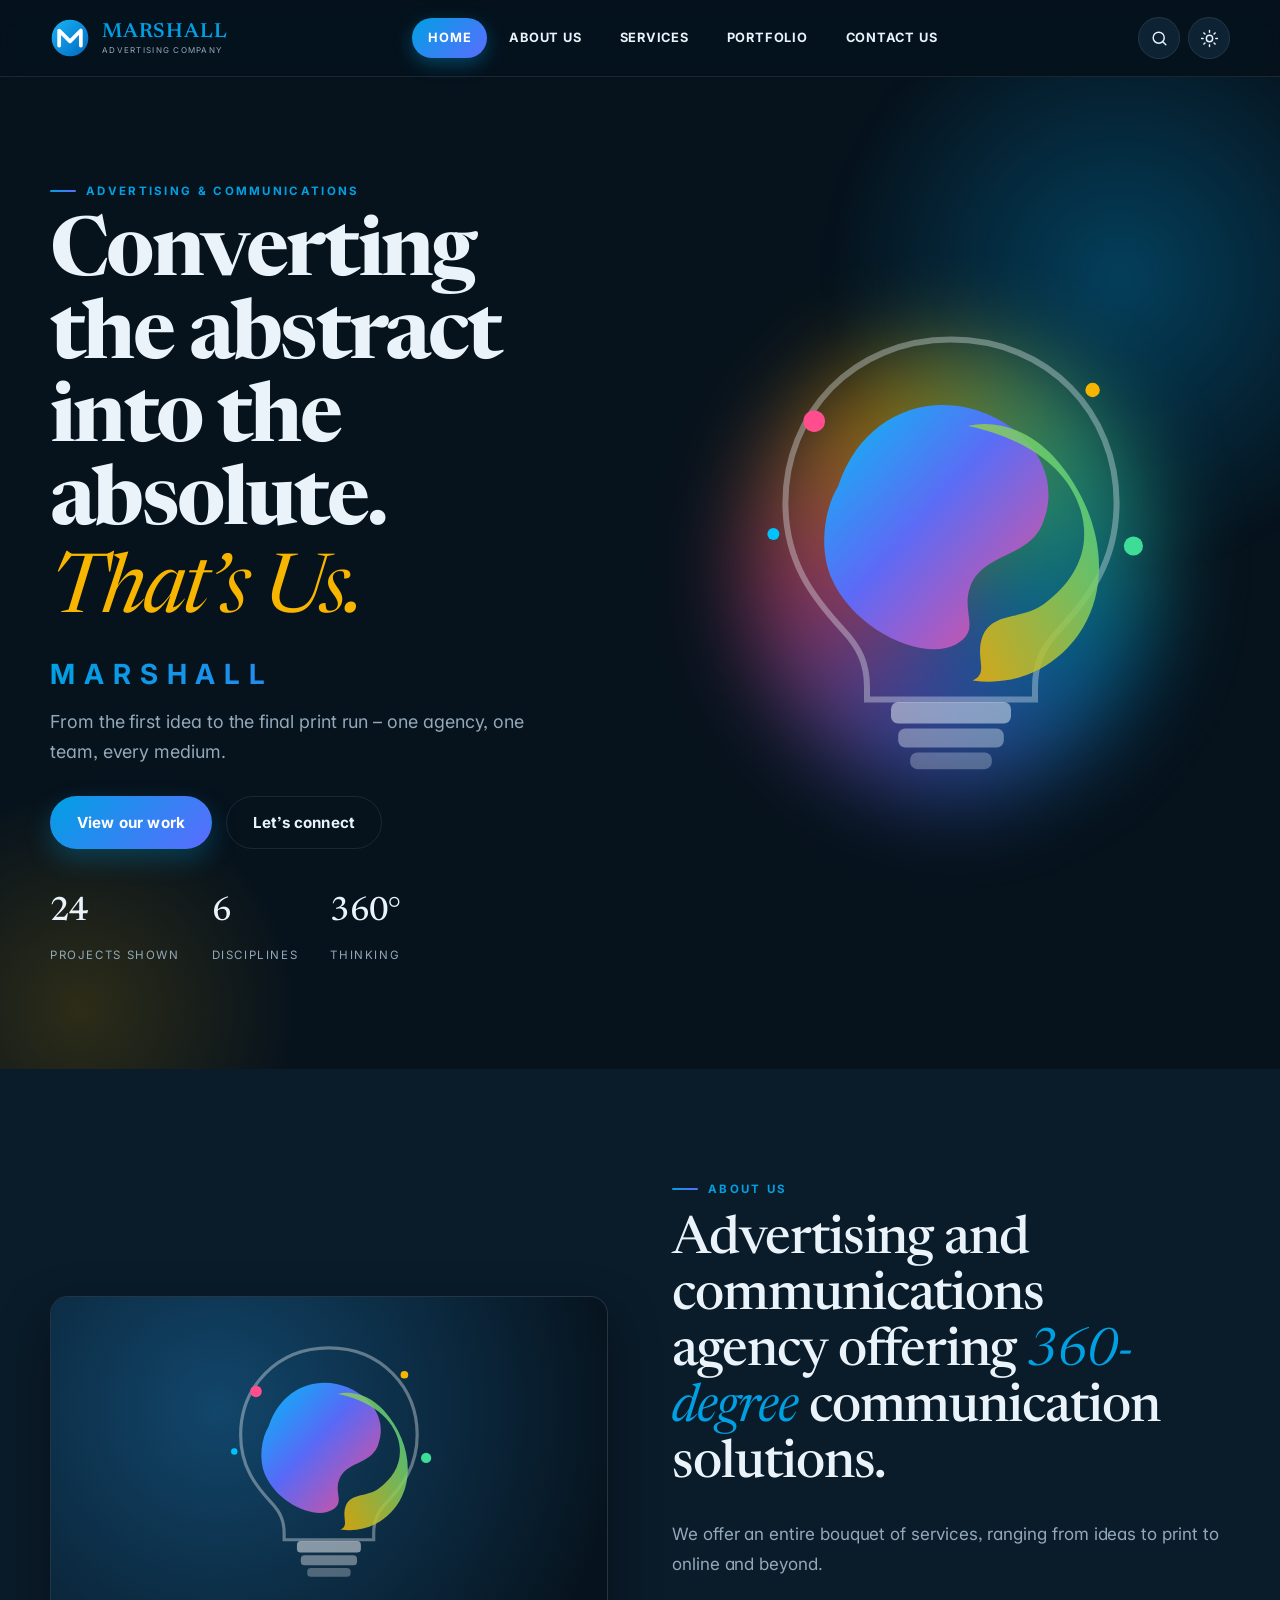
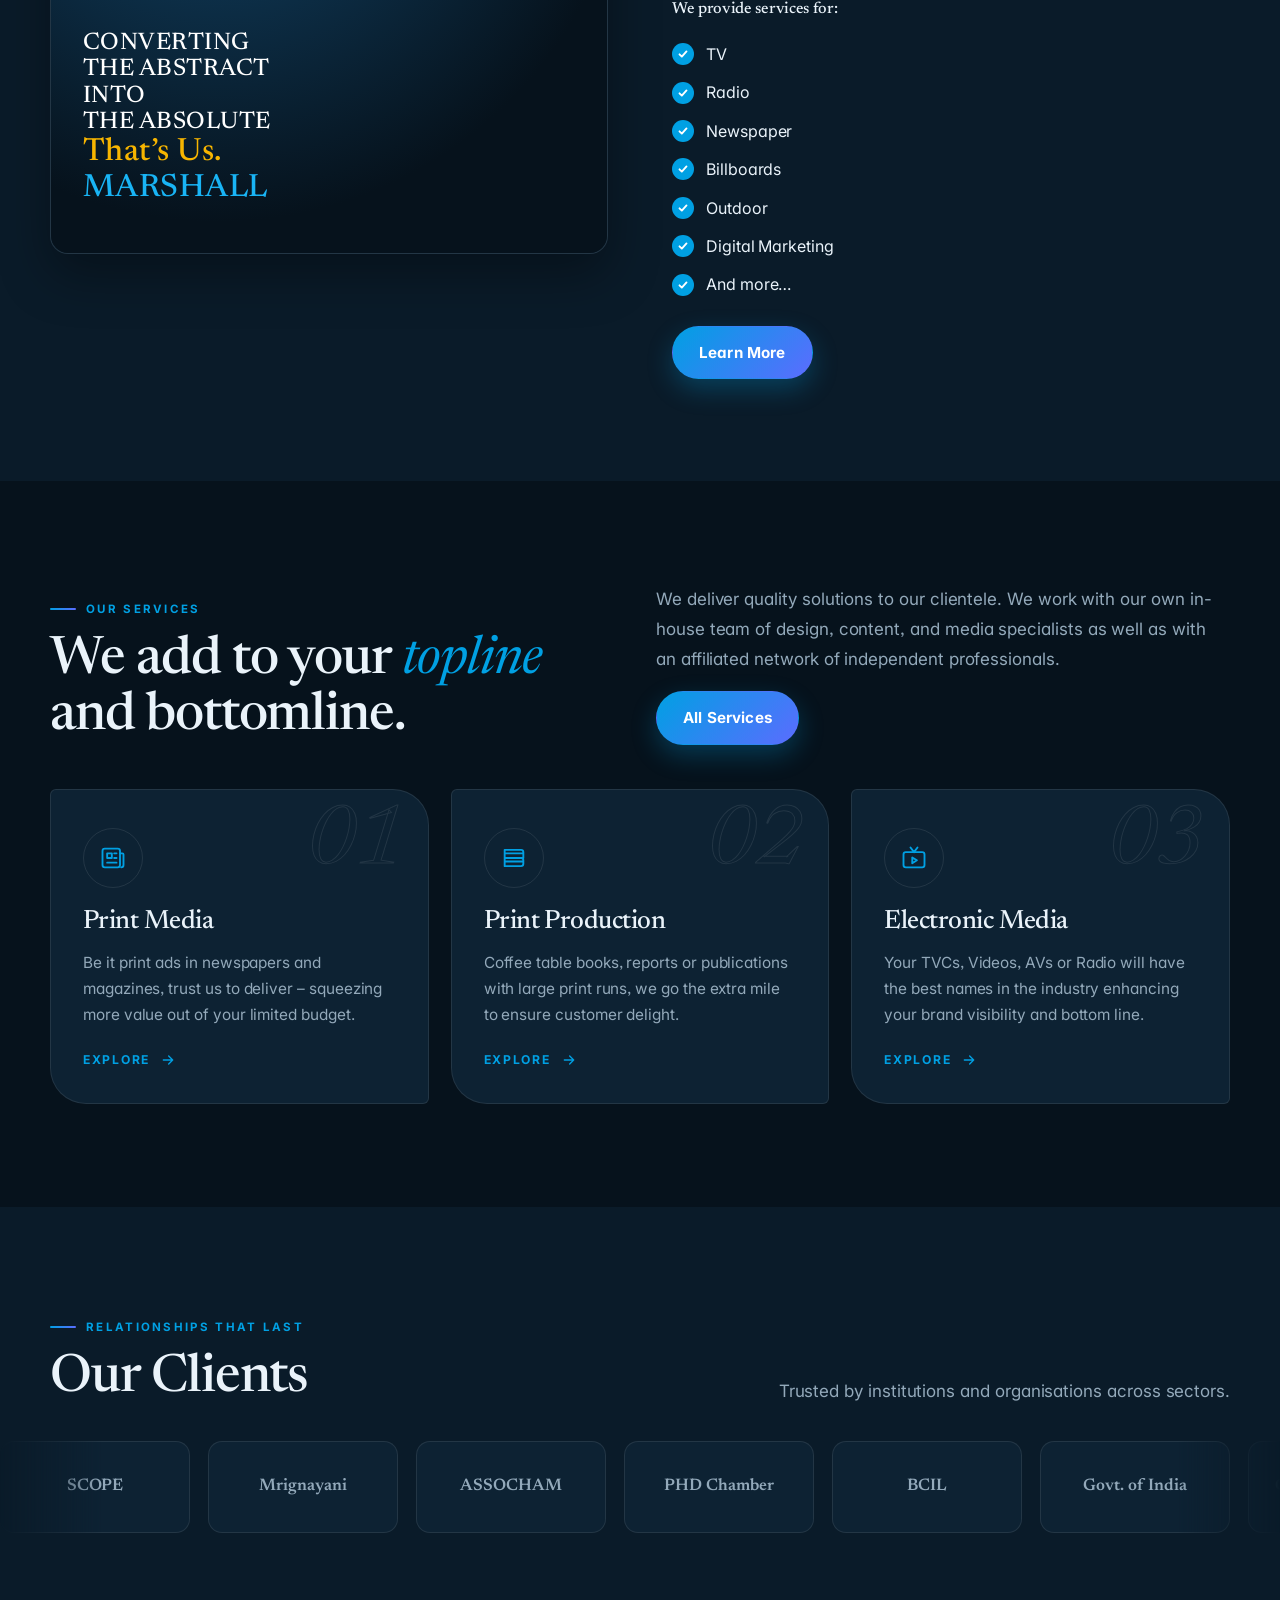
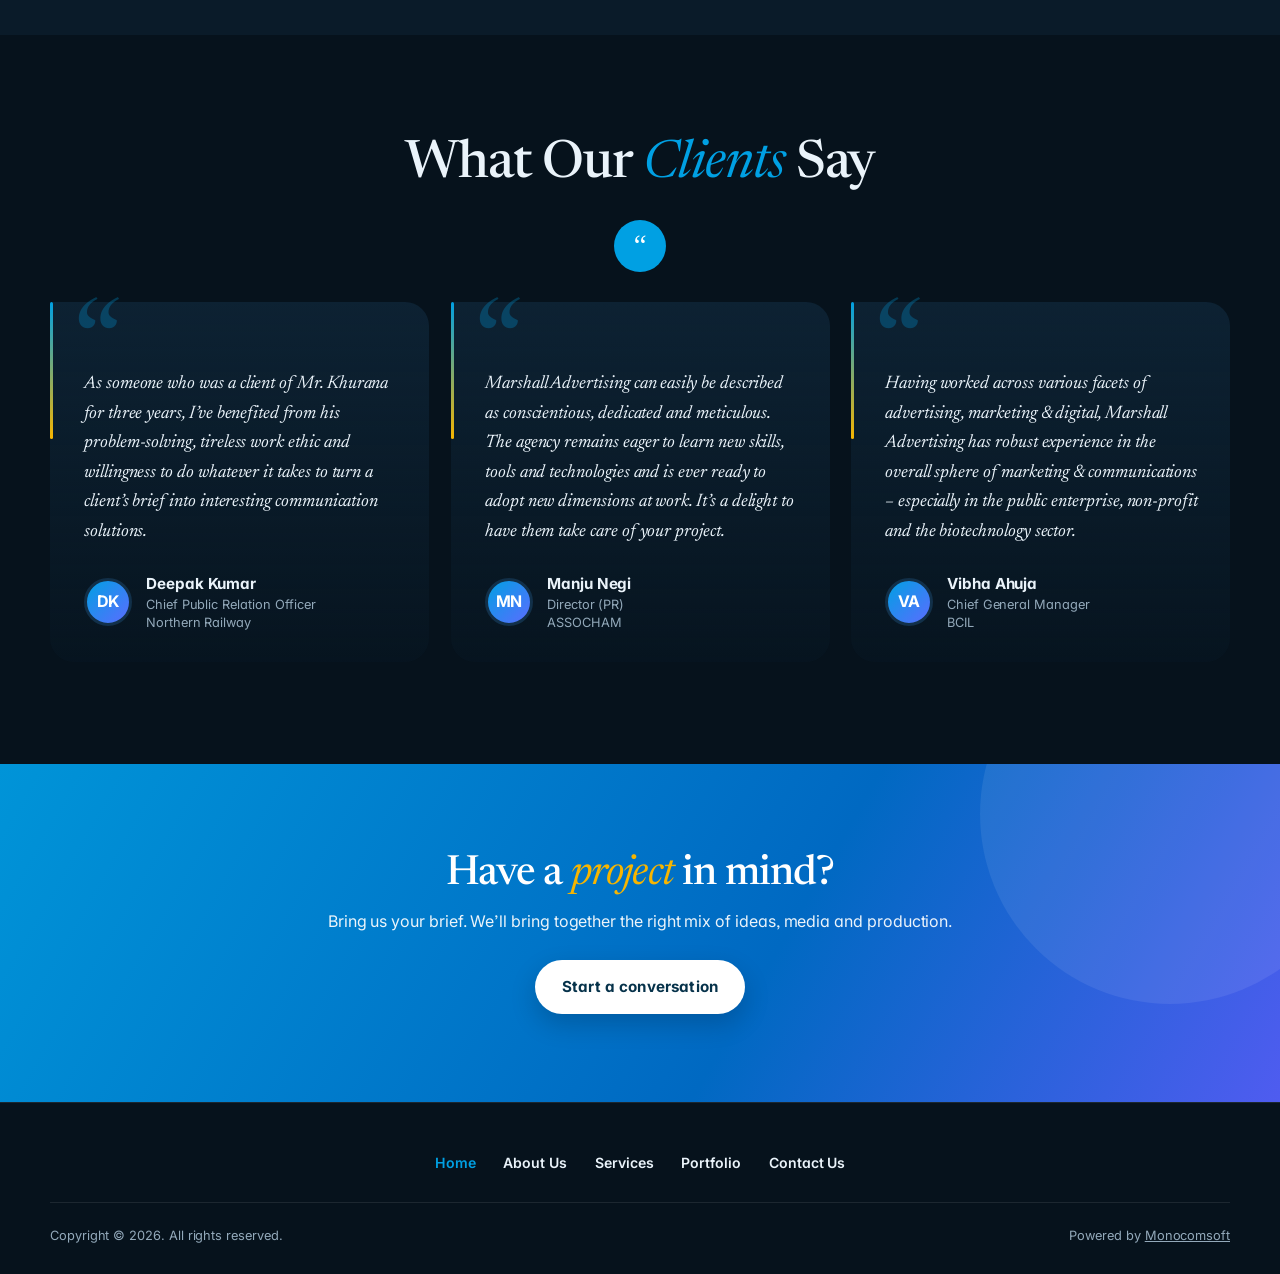
==== index.html @ f879523a "first commit" ====
<!DOCTYPE html>
<html lang="en" data-theme="dark">
<head>
  <meta charset="utf-8">
  <meta name="viewport" content="width=device-width, initial-scale=1">
  <title>Marshall Advertising Company – 360° Communication Solutions</title>
  <meta name="description" content="Advertising and communications agency offering 360-degree communication solutions – print, electronic, outdoor, events and digital.">
  <link rel="preconnect" href="https://fonts.googleapis.com">
  <link rel="preconnect" href="https://fonts.gstatic.com" crossorigin>
  <link href="https://fonts.googleapis.com/css2?family=Newsreader:ital,opsz,wght@0,6..72,400..700;1,6..72,400..600&family=Inter:wght@400;500;600;700&display=swap" rel="stylesheet">
  <link rel="stylesheet" href="assets/css/style.css">
  <script>try{document.documentElement.setAttribute('data-theme',localStorage.getItem('marshall_theme')||'dark')}catch(e){}</script>
</head>
<body data-page="home">
  <div id="site-header"></div>

  <main>
    <!-- Hero -->
    <section class="hero">
      <div class="container split">
        <div class="reveal">
          <span class="eyebrow">Advertising &amp; Communications</span>
          <h1>Converting the abstract into the absolute.
            <span class="gold">That’s Us.</span>
            <span class="blue">MARSHALL</span>
          </h1>
          <p>From the first idea to the final print run – one agency, one team, every medium.</p>
          <div class="hero-cta">
            <a class="btn" href="portfolio.html">View our work</a>
            <a class="btn ghost" href="contact.html">Let’s connect</a>
          </div>
          <div class="stat-row">
            <div class="stat"><b data-count="portfolio">24</b><span>Projects shown</span></div>
            <div class="stat"><b data-count="services">6</b><span>Disciplines</span></div>
            <div class="stat"><b>360°</b><span>Thinking</span></div>
          </div>
        </div>
        <div class="hero-art reveal"><div class="orb"></div><div data-art="bulb"></div></div>
      </div>
    </section>

    <!-- About -->
    <section class="section alt">
      <div class="container split">
        <div class="frame reveal"><div class="poster" data-art="poster"></div></div>
        <div class="reveal">
          <span class="eyebrow">About us</span>
          <h2 class="h2">Advertising and communications agency offering <em>360-degree</em> communication solutions.</h2>
          <p class="lead">We offer an entire bouquet of services, ranging from ideas to print to online and beyond.</p>
          <h4 style="margin-top:22px">We provide services for:</h4>
          <ul class="checks">
            <li>TV</li><li>Radio</li><li>Newspaper</li><li>Billboards</li><li>Outdoor</li><li>Digital Marketing</li><li>And more…</li>
          </ul>
          <a class="btn" href="about.html">Learn More</a>
        </div>
      </div>
    </section>

    <!-- Services -->
    <section class="section">
      <div class="container">
        <div class="section-head reveal">
          <div>
            <span class="eyebrow">Our services</span>
            <h2 class="h2" style="margin:0">We add to your <em>topline</em> and bottomline.</h2>
          </div>
          <div>
            <p class="lead">We deliver quality solutions to our clientele. We work with our own in-house team of design, content, and media specialists as well as with an affiliated network of independent professionals.</p>
            <a class="btn" href="services.html">All Services</a>
          </div>
        </div>
        <div class="grid cols-3" data-render="services" data-limit="3" data-variant="spot"></div>
      </div>
    </section>

    <!-- Clients -->
    <section class="section alt" id="clients">
      <div class="container section-head reveal" style="margin-bottom:34px">
        <div><span class="eyebrow">Relationships that last</span><h2 class="h2" style="margin:0">Our Clients</h2></div>
        <p class="lead" style="justify-self:end;margin:0">Trusted by institutions and organisations across sectors.</p>
      </div>
      <div class="marquee" data-render="clients" aria-label="Client list"></div>
    </section>

    <!-- Testimonials -->
    <section class="section" id="testimonials">
      <div class="container">
        <div class="center reveal">
          <h2 class="h2">What Our <em>Clients</em> Say</h2>
          <div class="quote-mark" aria-hidden="true">“</div>
        </div>
        <div class="grid cols-3" data-render="testimonials" data-filter="home"></div>
      </div>
    </section>

    <section class="cta">
      <div class="container reveal">
        <h2>Have a <em>project</em> in mind?</h2>
        <p>Bring us your brief. We’ll bring together the right mix of ideas, media and production.</p>
        <a class="btn light" href="contact.html">Start a conversation</a>
      </div>
    </section>
  </main>

  <div id="site-footer"></div>
  <script src="assets/js/data.js"></script>
  <script src="assets/js/main.js"></script>
</body>
</html>
---- assets/css/style.css ----
/* ==========================================================
   Marshall Advertising Company – public site styles
   Palette: navy + sky blue (#00a0e3) + gold accent. Dark & light.
   ========================================================== */
:root {
  --accent: #00a0e3;
  --accent-2: #5b6cff;
  --gold: #f7b500;
  --radius: 18px;
  --radius-sm: 10px;
  --maxw: 1180px;
  --font: 'Inter', system-ui, -apple-system, 'Segoe UI', Roboto, sans-serif;
  --font-display: 'Newsreader', 'Source Serif 4', Georgia, 'Times New Roman', serif;
  --ease: cubic-bezier(.2, .7, .2, 1);
}
:root,
:root[data-theme="dark"] {
  --bg: #06121c;
  --bg-2: #0a1b29;
  --card: #0d2233;
  --card-2: #123049;
  --line: rgba(255, 255, 255, .09);
  --text: #eaf3fa;
  --muted: #93a9ba;
  --glass: rgba(6, 18, 28, .72);
  --shadow: 0 20px 50px rgba(0, 0, 0, .35);
  --on-accent: #fff;
  color-scheme: dark;
}
:root[data-theme="light"] {
  --bg: #f4f8fc;
  --bg-2: #e9f1f8;
  --card: #ffffff;
  --card-2: #eef5fb;
  --line: rgba(8, 34, 54, .11);
  --text: #0a2236;
  --muted: #526b82;
  --glass: rgba(244, 248, 252, .8);
  --shadow: 0 20px 45px rgba(10, 40, 70, .12);
  --accent: #0088c7;
  color-scheme: light;
}

*, *::before, *::after { box-sizing: border-box; }
html { scroll-behavior: smooth; -webkit-text-size-adjust: 100%; }
body {
  margin: 0; background: var(--bg); color: var(--text);
  font-family: var(--font); line-height: 1.65; font-size: 16px;
  transition: background .3s var(--ease), color .3s var(--ease);
  overflow-x: hidden;
}
img, svg { max-width: 100%; display: block; }
a { color: var(--accent); text-decoration: none; }
a:hover { text-decoration: underline; }
h1, h2, h3, h4 { font-family: var(--font-display); line-height: 1.15; margin: 0 0 .5em; letter-spacing: -.02em; }
p { margin: 0 0 1em; }
ul { margin: 0; padding: 0; list-style: none; }
button, input, textarea { font: inherit; color: inherit; }
:focus-visible { outline: 2px solid var(--accent); outline-offset: 3px; border-radius: 6px; }
.sr-only { position: absolute; width: 1px; height: 1px; overflow: hidden; clip: rect(0 0 0 0); white-space: nowrap; }

.container { width: min(100% - 40px, var(--maxw)); margin-inline: auto; }
.section { padding: clamp(56px, 8vw, 104px) 0; }
.section.alt { background: var(--bg-2); }
.eyebrow {
  display: inline-flex; align-items: center; gap: 10px; font-size: .76rem; font-weight: 700;
  letter-spacing: .16em; text-transform: uppercase; color: var(--accent); margin-bottom: 14px;
}
.eyebrow::before { content: ''; width: 26px; height: 2px; background: linear-gradient(90deg, var(--accent), var(--accent-2)); border-radius: 2px; }
.h2 { font-size: clamp(1.7rem, 3.4vw, 2.6rem); }
.lead { color: var(--muted); font-size: 1.05rem; max-width: 60ch; }
.split { display: grid; grid-template-columns: 1fr 1fr; gap: clamp(28px, 5vw, 72px); align-items: center; }
.section-head { display: grid; grid-template-columns: 1fr 1fr; gap: 32px; align-items: end; margin-bottom: 44px; }
.center { text-align: center; }

/* Buttons */
.btn {
  display: inline-flex; align-items: center; justify-content: center; gap: 10px; cursor: pointer;
  padding: 13px 26px; border-radius: 999px; border: 1px solid transparent; font-weight: 700; font-size: .95rem;
  background: linear-gradient(135deg, var(--accent), var(--accent-2)); color: #fff;
  transition: transform .25s var(--ease), box-shadow .25s var(--ease), background .25s;
  box-shadow: 0 10px 26px rgba(0, 160, 227, .28);
}
.btn:hover { transform: translateY(-2px); text-decoration: none; box-shadow: 0 14px 32px rgba(0, 160, 227, .4); }
.btn.ghost { background: transparent; color: var(--text); border-color: var(--line); box-shadow: none; }
.btn.ghost:hover { border-color: var(--accent); color: var(--accent); }
.btn.light { background: #fff; color: #06324a; box-shadow: 0 10px 26px rgba(0, 0, 0, .18); }
.btn svg { width: 18px; height: 18px; }

/* ---------- Header ---------- */
.site-header {
  position: sticky; top: 0; z-index: 100; background: var(--glass);
  backdrop-filter: blur(16px) saturate(1.4); -webkit-backdrop-filter: blur(16px) saturate(1.4);
  border-bottom: 1px solid var(--line);
}
.nav { display: flex; align-items: center; justify-content: space-between; height: 76px; gap: 16px; }
.brand { display: flex; align-items: center; gap: 12px; color: var(--text); }
.brand:hover { text-decoration: none; }
.brand-mark { width: 40px; height: 40px; flex: none; }
.brand-text { display: flex; flex-direction: column; line-height: 1; }
.brand-text b { font-family: Georgia, 'Times New Roman', serif; font-size: 1.28rem; letter-spacing: .02em; color: var(--accent); }
.brand-text small { font-size: .5rem; letter-spacing: .16em; text-transform: uppercase; color: var(--muted); margin-top: 4px; }
.nav-links { display: flex; align-items: center; gap: 6px; }
.nav-links a {
  position: relative; padding: 9px 16px; border-radius: 999px; font-weight: 700; font-size: .8rem;
  letter-spacing: .06em; text-transform: uppercase; color: var(--text); transition: background .2s, color .2s;
}
.nav-links a:hover { background: var(--card); text-decoration: none; }
.nav-links a.active { color: #fff; background: linear-gradient(135deg, var(--accent), var(--accent-2)); box-shadow: 0 6px 18px rgba(0, 160, 227, .35); }
.nav-tools { display: flex; align-items: center; gap: 8px; }
.icon-btn {
  width: 42px; height: 42px; display: grid; place-items: center; border-radius: 50%; cursor: pointer;
  background: var(--card); border: 1px solid var(--line); transition: transform .2s, border-color .2s;
}
.icon-btn:hover { border-color: var(--accent); transform: translateY(-1px); }
.icon-btn svg { width: 19px; height: 19px; stroke: var(--text); fill: none; stroke-width: 1.8; stroke-linecap: round; stroke-linejoin: round; }
.theme-toggle .moon { display: none; }
[data-theme="light"] .theme-toggle .sun { display: none; }
[data-theme="light"] .theme-toggle .moon { display: block; }
.menu-btn { display: none; }

/* ---------- Search overlay ---------- */
.search-overlay {
  position: fixed; inset: 0; z-index: 200; display: none; align-items: flex-start; justify-content: center;
  padding: 10vh 16px 16px; background: rgba(2, 10, 18, .6); backdrop-filter: blur(6px);
}
.search-overlay.open { display: flex; }
.search-box { width: min(100%, 640px); background: var(--card); border: 1px solid var(--line); border-radius: var(--radius); box-shadow: var(--shadow); overflow: hidden; }
.search-input-row { display: flex; align-items: center; gap: 12px; padding: 16px 20px; border-bottom: 1px solid var(--line); }
.search-input-row svg { width: 20px; height: 20px; stroke: var(--muted); fill: none; stroke-width: 2; flex: none; }
.search-input-row input { flex: 1; background: none; border: 0; outline: 0; font-size: 1.05rem; min-width: 0; }
.kbd { font-size: .7rem; padding: 3px 8px; border: 1px solid var(--line); border-radius: 6px; color: var(--muted); }
.search-results { max-height: min(56vh, 440px); overflow: auto; padding: 8px; }
.search-group { font-size: .7rem; font-weight: 700; letter-spacing: .14em; text-transform: uppercase; color: var(--muted); padding: 12px 12px 6px; }
.search-item { display: flex; align-items: center; justify-content: space-between; gap: 12px; padding: 11px 12px; border-radius: 10px; color: var(--text); }
.search-item:hover, .search-item.sel { background: var(--card-2); text-decoration: none; }
.search-item small { color: var(--muted); }
.search-empty { padding: 28px 16px; text-align: center; color: var(--muted); }

/* ---------- Hero (home) ---------- */
.hero { position: relative; overflow: hidden; padding: clamp(48px, 8vw, 96px) 0 clamp(56px, 8vw, 110px); }
.hero::before {
  content: ''; position: absolute; width: 640px; height: 640px; right: -160px; top: -120px; border-radius: 50%;
  background: radial-gradient(circle, rgba(0, 160, 227, .32), transparent 65%); filter: blur(10px);
}
.hero::after {
  content: ''; position: absolute; width: 480px; height: 480px; left: -160px; bottom: -180px; border-radius: 50%;
  background: radial-gradient(circle, rgba(247, 181, 0, .16), transparent 65%);
}
.hero .split { position: relative; z-index: 1; }
.hero h1 { font-size: clamp(2.3rem, 6vw, 4.4rem); font-weight: 700; margin-bottom: 18px; }
.hero h1 .gold { color: var(--gold); display: block; }
.hero h1 .blue { background: linear-gradient(90deg, var(--accent), var(--accent-2)); -webkit-background-clip: text; background-clip: text; color: transparent; display: block; }
.hero p { color: var(--muted); font-size: 1.12rem; max-width: 46ch; }
.hero-cta { display: flex; flex-wrap: wrap; gap: 14px; margin-top: 28px; }
.hero-art { position: relative; aspect-ratio: 1 / 1; max-width: 480px; margin-inline: auto; width: 100%; }
.hero-art .orb { position: absolute; inset: 8%; border-radius: 50%; background: conic-gradient(from 120deg, #00a0e3, #5b6cff, #ff4d8d, #f7b500, #3ddc97, #00a0e3); filter: blur(46px); opacity: .55; animation: spin 18s linear infinite; }
.hero-art svg { position: relative; width: 100%; height: 100%; }
.stat-row { display: flex; flex-wrap: wrap; gap: 32px; margin-top: 36px; }
.stat b { display: block; font-family: var(--font-display); font-size: 1.8rem; }
.stat span { font-size: .72rem; letter-spacing: .14em; text-transform: uppercase; color: var(--muted); }
@keyframes spin { to { transform: rotate(360deg); } }

/* ---------- Page banner ---------- */
.page-banner {
  position: relative; overflow: hidden; text-align: center; padding: clamp(56px, 9vw, 110px) 0;
  background:
    radial-gradient(600px 260px at 15% 0%, rgba(0, 160, 227, .28), transparent 70%),
    radial-gradient(520px 260px at 90% 100%, rgba(91, 108, 255, .25), transparent 70%),
    var(--bg-2);
  border-bottom: 1px solid var(--line);
}
.page-banner::before {
  content: ''; position: absolute; inset: 0; opacity: .5;
  background-image: radial-gradient(var(--line) 1px, transparent 1px); background-size: 22px 22px;
}
.page-banner h1 { position: relative; font-size: clamp(2.2rem, 6vw, 3.8rem); margin: 0; }
.crumbs { position: relative; margin-top: 12px; color: var(--muted); font-size: .85rem; }
.crumbs a { color: var(--muted); }

/* ---------- Cards ---------- */
.grid { display: grid; gap: 22px; }
.grid.cols-3 { grid-template-columns: repeat(3, 1fr); }
.grid.cols-4 { grid-template-columns: repeat(4, 1fr); }
.card {
  position: relative; background: var(--card); border: 1px solid var(--line); border-radius: var(--radius);
  padding: 30px; transition: transform .3s var(--ease), border-color .3s, box-shadow .3s; overflow: hidden;
}
.card::after { content: ''; position: absolute; left: 0; right: 0; bottom: 0; height: 3px; background: linear-gradient(90deg, var(--accent), var(--accent-2)); transform: scaleX(0); transform-origin: left; transition: transform .4s var(--ease); }
.card:hover { transform: translateY(-6px); border-color: rgba(0, 160, 227, .5); box-shadow: var(--shadow); }
.card:hover::after { transform: scaleX(1); }
.card .ico { width: 54px; height: 54px; border-radius: 14px; display: grid; place-items: center; background: rgba(0, 160, 227, .12); margin-bottom: 20px; }
.card .ico svg { width: 28px; height: 28px; stroke: var(--accent); fill: none; stroke-width: 1.6; stroke-linecap: round; stroke-linejoin: round; }
.card h3 { font-size: 1.2rem; }
.card p { color: var(--muted); margin: 0; font-size: .96rem; }

/* Checklist */
.checks { display: grid; gap: 12px; margin: 22px 0 28px; }
.checks li { display: flex; align-items: center; gap: 12px; }
.checks li::before { content: ''; width: 22px; height: 22px; flex: none; border-radius: 50%; background: var(--accent) url("data:image/svg+xml,%3Csvg xmlns='http://www.w3.org/2000/svg' viewBox='0 0 24 24' fill='none' stroke='white' stroke-width='3.2' stroke-linecap='round' stroke-linejoin='round'%3E%3Cpath d='M6 12.5l4 4 8-9'/%3E%3C/svg%3E") center / 14px no-repeat; }
.bullets { display: grid; gap: 8px; margin-top: 14px; }
.bullets li { padding-left: 22px; position: relative; color: var(--muted); }
.bullets li::before { content: ''; position: absolute; left: 0; top: .7em; width: 8px; height: 8px; border-radius: 50%; background: var(--accent); }

/* Visual frames */
.frame { position: relative; border-radius: var(--radius); overflow: hidden; border: 1px solid var(--line); box-shadow: var(--shadow); background: var(--card); }
.poster { aspect-ratio: 1 / 1; display: grid; place-items: center; padding: 32px; background: radial-gradient(circle at 30% 20%, #12466b, #06121c 70%); color: #fff; text-align: left; }
.poster .inner { width: 100%; }
.poster h3 { font-size: clamp(1.05rem, 2.6vw, 1.5rem); letter-spacing: .02em; text-transform: uppercase; margin-bottom: 14px; }
.poster .gold { color: var(--gold); font-size: clamp(1.4rem, 3.4vw, 2rem); display: block; text-transform: none; }
.poster .blue { color: #19b4f5; font-size: clamp(1.4rem, 3.4vw, 2rem); display: block; text-transform: uppercase; }
.poster svg { width: 52%; margin: 0 auto 18px; }

/* ---------- Marquee ---------- */
.marquee { overflow: hidden; mask-image: linear-gradient(90deg, transparent, #000 8%, #000 92%, transparent); -webkit-mask-image: linear-gradient(90deg, transparent, #000 8%, #000 92%, transparent); }
.marquee-track { display: flex; gap: 18px; width: max-content; animation: scroll 38s linear infinite; }
.marquee:hover .marquee-track { animation-play-state: paused; }
.client { width: 190px; height: 92px; display: grid; place-items: center; padding: 14px; background: var(--card); border: 1px solid var(--line); border-radius: 16px; font-family: var(--font-display); font-weight: 700; font-size: 1.05rem; text-align: center; color: var(--text); }
.client img { max-height: 100%; object-fit: contain; }
.client:nth-child(3n+1) { color: var(--accent); }
.client:nth-child(3n+2) { color: var(--gold); }
@keyframes scroll { to { transform: translateX(-50%); } }

/* ---------- Testimonials ---------- */
.quote-mark { width: 52px; height: 52px; border-radius: 50%; margin: 0 auto 30px; display: grid; place-items: center; background: var(--accent); color: #fff; font-size: 1.8rem; font-family: Georgia, serif; }
.testi { text-align: center; display: flex; flex-direction: column; align-items: center; gap: 4px; padding: 30px 26px; }
.testi blockquote { margin: 14px 0 18px; font-style: italic; color: var(--muted); font-size: .96rem; }
.avatar { width: 64px; height: 64px; border-radius: 50%; display: grid; place-items: center; color: #fff; font-weight: 700; font-size: 1.2rem; background: linear-gradient(135deg, var(--accent), var(--accent-2)); border: 3px solid var(--card-2); }
.testi b { font-size: .98rem; }
.testi small { color: var(--muted); display: block; line-height: 1.4; }

/* ---------- CTA band ---------- */
.cta {
  background: linear-gradient(120deg, #0094d8, #0069c2 60%, #4f5cf0); color: #fff; text-align: center; padding: clamp(52px, 8vw, 88px) 0; position: relative; overflow: hidden;
}
.cta::before { content: ''; position: absolute; width: 380px; height: 380px; border-radius: 50%; background: rgba(255, 255, 255, .08); right: -80px; top: -140px; }
.cta h2 { font-size: clamp(1.6rem, 4vw, 2.6rem); margin-bottom: 10px; position: relative; }
.cta p { opacity: .92; margin-bottom: 26px; position: relative; }
.cta .btn { position: relative; }

/* ---------- Portfolio ---------- */
.pf-tools { display: flex; flex-wrap: wrap; align-items: center; justify-content: space-between; gap: 16px; margin-bottom: 32px; padding: 12px; background: var(--card); border: 1px solid var(--line); border-radius: 999px; }
.tabs { display: flex; flex-wrap: wrap; gap: 6px; }
.tab { padding: 9px 18px; border-radius: 999px; border: 0; background: transparent; color: var(--muted); font-weight: 700; font-size: .85rem; cursor: pointer; transition: .2s; }
.tab .n { margin-left: 6px; font-size: .7rem; padding: 2px 7px; border-radius: 99px; background: var(--card-2); }
.tab.active { background: linear-gradient(135deg, var(--accent), var(--accent-2)); color: #fff; }
.tab.active .n { background: rgba(255, 255, 255, .22); }
.pf-search { display: flex; align-items: center; gap: 8px; background: var(--bg); border: 1px solid var(--line); border-radius: 999px; padding: 0 16px; height: 42px; min-width: 220px; }
.pf-search svg { width: 17px; height: 17px; stroke: var(--muted); fill: none; stroke-width: 2; }
.pf-search input { background: none; border: 0; outline: 0; flex: 1; min-width: 0; font-size: .9rem; }
.pf-count { color: var(--muted); font-size: .85rem; margin: 0 0 18px; }
.pf-grid { display: grid; grid-template-columns: repeat(auto-fill, minmax(260px, 1fr)); gap: 22px; }
.pf-card { background: var(--card); border: 1px solid var(--line); border-radius: var(--radius); overflow: hidden; transition: transform .3s var(--ease), box-shadow .3s, border-color .3s; cursor: pointer; display: flex; flex-direction: column; }
.pf-card:hover { transform: translateY(-6px); box-shadow: var(--shadow); border-color: rgba(0, 160, 227, .5); }
.pf-thumb { position: relative; aspect-ratio: 4 / 5; overflow: hidden; display: flex; align-items: flex-end; padding: 18px; color: #fff; background: linear-gradient(155deg, hsl(var(--h) 70% 38%), hsl(calc(var(--h) + 40) 70% 16%)); }
.pf-thumb img { position: absolute; inset: 0; width: 100%; height: 100%; object-fit: cover; }
.pf-thumb::before { content: ''; position: absolute; inset: 0; background: radial-gradient(circle at 80% 15%, rgba(255, 255, 255, .22), transparent 45%); }
.pf-thumb .big { position: relative; font-family: var(--font-display); font-weight: 700; font-size: 1.35rem; line-height: 1.15; text-shadow: 0 2px 12px rgba(0, 0, 0, .35); }
.pf-thumb .no { position: absolute; top: 14px; left: 18px; font-size: .75rem; letter-spacing: .12em; opacity: .85; }
.pf-info { display: flex; align-items: center; justify-content: space-between; gap: 12px; padding: 16px 18px; }
.pf-info small { display: block; font-size: .66rem; letter-spacing: .14em; text-transform: uppercase; color: var(--accent); font-weight: 700; }
.pf-info b { font-size: .95rem; line-height: 1.3; }
.pf-go { flex: none; width: 34px; height: 34px; border-radius: 50%; display: grid; place-items: center; background: var(--card-2); }
.pf-go svg { width: 15px; height: 15px; stroke: var(--text); fill: none; stroke-width: 2; }
.pf-empty { text-align: center; color: var(--muted); padding: 60px 0; display: none; }

/* Lightbox */
.lightbox { position: fixed; inset: 0; z-index: 210; display: none; place-items: center; padding: 20px; background: rgba(2, 10, 18, .78); backdrop-filter: blur(6px); }
.lightbox.open { display: grid; }
.lb-card { width: min(100%, 460px); background: var(--card); border: 1px solid var(--line); border-radius: var(--radius); overflow: hidden; position: relative; }
.lb-card .pf-thumb { aspect-ratio: 4 / 4.6; }
.lb-body { padding: 20px 22px 24px; }
.lb-body h3 { margin: 4px 0 0; font-size: 1.2rem; }
.lb-close { position: absolute; top: 12px; right: 12px; z-index: 2; }

/* ---------- Contact ---------- */
.contact-grid { display: grid; grid-template-columns: 1.15fr .85fr; gap: clamp(28px, 5vw, 64px); align-items: start; }
.form { display: grid; gap: 16px; margin-top: 24px; }
.field { position: relative; }
.field input, .field textarea {
  width: 100%; padding: 16px 18px; background: var(--card); border: 1px solid var(--line); border-radius: 12px; outline: 0; transition: border-color .2s, box-shadow .2s;
}
.field textarea { min-height: 150px; resize: vertical; }
.field input:focus, .field textarea:focus { border-color: var(--accent); box-shadow: 0 0 0 4px rgba(0, 160, 227, .15); }
.field input::placeholder, .field textarea::placeholder { color: var(--muted); }
.field .err { display: none; color: #ff6b7a; font-size: .8rem; margin-top: 6px; }
.field.bad input, .field.bad textarea { border-color: #ff6b7a; }
.field.bad .err { display: block; }
.form-note { font-size: .85rem; color: var(--muted); }
.info-card { background: linear-gradient(160deg, var(--card-2), var(--card)); border: 1px solid var(--line); border-radius: var(--radius); padding: clamp(26px, 4vw, 42px); position: sticky; top: 100px; }
.info-card h2 { font-size: clamp(1.6rem, 3vw, 2.1rem); }
.info-card address { font-style: normal; color: var(--muted); margin: 18px 0 24px; line-height: 1.8; }
.info-card h4 { font-family: var(--font); font-size: .78rem; letter-spacing: .14em; text-transform: uppercase; color: var(--muted); margin: 18px 0 4px; }
.info-card a { display: block; font-weight: 600; }

/* Toast */
.toast { position: fixed; left: 50%; bottom: 28px; transform: translate(-50%, 30px); opacity: 0; z-index: 300; background: #0d9b63; color: #fff; padding: 13px 22px; border-radius: 12px; font-weight: 600; box-shadow: var(--shadow); transition: .4s var(--ease); pointer-events: none; max-width: calc(100% - 32px); }
.toast.show { opacity: 1; transform: translate(-50%, 0); }

/* ---------- Footer ---------- */
.site-footer { border-top: 1px solid var(--line); padding: 48px 0 28px; background: var(--bg); }
.footer-nav { display: flex; flex-wrap: wrap; justify-content: center; gap: 8px 28px; margin-bottom: 28px; }
.footer-nav a { color: var(--text); font-size: .88rem; font-weight: 600; }
.footer-nav a.active { color: var(--accent); }
.footer-bottom { display: flex; flex-wrap: wrap; justify-content: space-between; gap: 10px; color: var(--muted); font-size: .8rem; padding-top: 22px; border-top: 1px solid var(--line); }
.footer-bottom a { color: var(--muted); text-decoration: underline; }

.to-top { position: fixed; right: 20px; bottom: 20px; z-index: 90; width: 48px; height: 48px; border-radius: 50%; border: 0; cursor: pointer; display: grid; place-items: center; background: linear-gradient(135deg, var(--accent), var(--accent-2)); box-shadow: 0 10px 24px rgba(0, 160, 227, .4); opacity: 0; transform: translateY(14px); pointer-events: none; transition: .3s var(--ease); }
.to-top.show { opacity: 1; transform: none; pointer-events: auto; }
.to-top svg { width: 20px; height: 20px; stroke: #fff; fill: none; stroke-width: 2.4; stroke-linecap: round; stroke-linejoin: round; }

/* Reveal on scroll */
.reveal { opacity: 0; }
.reveal.in { opacity: 1; animation: rise .85s var(--ease) backwards; animation-delay: var(--d, 0s); }
@keyframes rise { from { opacity: 0; translate: 0 26px; } }
@media (prefers-reduced-motion: reduce) {
  * { animation: none !important; transition: none !important; scroll-behavior: auto !important; }
  .reveal { opacity: 1; transform: none; }
}

/* ---------- Responsive ---------- */
@media (max-width: 1024px) {
  .grid.cols-3 { grid-template-columns: repeat(2, 1fr); }
  .grid.cols-4 { grid-template-columns: repeat(2, 1fr); }
  .nav-links a { padding: 8px 11px; font-size: .74rem; }
}
@media (max-width: 860px) {
  .menu-btn { display: grid; }
  .nav-links, .nav-tools .theme-toggle { display: none; }
  .split, .section-head, .contact-grid { grid-template-columns: 1fr; }
  .hero-art { max-width: 340px; order: -1; }
  .info-card { position: static; }
  .pf-tools { border-radius: var(--radius); }
  .pf-search { width: 100%; }
}
@media (max-width: 640px) {
  .grid.cols-3, .grid.cols-4 { grid-template-columns: 1fr; }
  .container { width: min(100% - 32px, var(--maxw)); }
  .hero-cta .btn { flex: 1 1 100%; }
  .pf-grid { grid-template-columns: repeat(2, 1fr); gap: 14px; }
  .pf-thumb .big { font-size: 1rem; }
  .pf-info { padding: 12px; }
  .pf-go { display: none; }
  .brand-text small { display: none; }
  .footer-bottom { justify-content: center; text-align: center; }
  .tabs { width: 100%; overflow-x: auto; flex-wrap: nowrap; }
  .tab { white-space: nowrap; }
}
@media (max-width: 400px) {
  .pf-grid { grid-template-columns: 1fr; }
}

/* ==========================================================
   v2 – editorial typography, varied card systems, drawer, popup
   ========================================================== */

/* ---- Typography: serif display + clean sans text ---- */
body { font-feature-settings: 'cv11', 'ss03'; letter-spacing: -.004em; -webkit-font-smoothing: antialiased; text-rendering: optimizeLegibility; }
h1, h2, h3, h4 { font-weight: 500; letter-spacing: -.02em; line-height: 1.1; font-optical-sizing: auto; text-wrap: balance; }
h1 em, h2 em, h3 em { font-style: italic; font-weight: 400; color: var(--accent); }
p { text-wrap: pretty; }
.h2 { font-size: clamp(2.05rem, 4.4vw, 3.3rem); line-height: 1.06; }
.lead { font-size: 1.0625rem; line-height: 1.78; max-width: 62ch; }
.eyebrow { font-family: var(--font); font-size: .72rem; letter-spacing: .2em; }
.page-banner h1 { font-size: clamp(2.6rem, 7vw, 4.6rem); font-weight: 500; letter-spacing: -.03em; }
.hero h1 { font-size: clamp(2.7rem, 6.4vw, 5.1rem); line-height: 1.02; letter-spacing: -.032em; }
.hero h1 .gold { font-style: italic; font-weight: 400; margin-top: .06em; }
.hero h1 .blue { font-family: var(--font); font-size: .34em; font-weight: 700; letter-spacing: .32em; text-transform: uppercase; margin-top: .9em; }
.hero p { font-size: 1.12rem; line-height: 1.7; }
.stat b { font-weight: 500; font-size: 2.1rem; letter-spacing: -.02em; }
.cta h2 em { color: var(--gold); }
.cta h2 { font-weight: 500; }
.btn { font-family: var(--font); letter-spacing: .01em; }
.brand-text b { font-family: var(--font-display); font-weight: 600; letter-spacing: .04em; }
[id^="service-"] { scroll-margin-top: 110px; }

/* ---- Card 1 · Spotlight (home services) ---- */
.c-spot { padding: 38px 32px 32px; border-radius: 6px 36px 6px 36px; background: var(--card); isolation: isolate; transition: transform .45s var(--ease), border-radius .6s var(--ease), border-color .4s, box-shadow .4s; }
.c-spot::after { content: none; }
.c-spot::before { content: ''; position: absolute; inset: 0; z-index: -1; opacity: 0; transition: opacity .4s; background: radial-gradient(380px circle at var(--mx, 50%) var(--my, 0%), rgba(0, 160, 227, .24), transparent 62%); }
.c-spot:hover { border-radius: 36px 6px 36px 6px; }
.c-spot:hover::before { opacity: 1; }
.c-spot .num { position: absolute; top: 14px; right: 24px; font-family: var(--font-display); font-size: 5rem; line-height: 1; font-style: italic; color: transparent; -webkit-text-stroke: 1px var(--line); transition: transform .5s var(--ease), -webkit-text-stroke-color .4s; }
.c-spot:hover .num { -webkit-text-stroke-color: var(--gold); transform: translateY(-6px) scale(1.06); }
.c-spot .ico { width: 60px; height: 60px; border-radius: 50%; background: transparent; border: 1px solid var(--line); transition: background .4s, transform .5s var(--ease), border-color .4s; }
.c-spot:hover .ico { background: var(--accent); border-color: var(--accent); transform: rotate(-10deg) scale(1.05); }
.c-spot:hover .ico svg { stroke: #fff; }
.c-spot h3 { font-size: 1.65rem; margin-top: 8px; }
.c-spot p { line-height: 1.7; }
.c-spot .more { display: inline-flex; align-items: center; gap: 10px; margin-top: 22px; font-weight: 700; font-size: .76rem; letter-spacing: .14em; text-transform: uppercase; color: var(--accent); }
.c-spot .more svg { width: 16px; height: 16px; transition: transform .35s var(--ease); }
.c-spot:hover .more svg { transform: translateX(8px); }
.c-spot .more:hover { text-decoration: none; }

/* ---- Card 2 · Colour-fill tiles (services page) ---- */
.c-fill { display: flex; flex-direction: column; min-height: 300px; padding: 30px 28px 28px; border-radius: 0; isolation: isolate; transition: transform .45s var(--ease), border-color .4s, box-shadow .5s; }
.c-fill::after { top: 0; height: auto; z-index: -1; transform: translateY(101%); transform-origin: center; background: linear-gradient(160deg, var(--accent), var(--accent-2)); transition: transform .6s var(--ease); }
.c-fill:hover { transform: translateY(-4px); border-color: transparent; box-shadow: 0 26px 54px rgba(0, 105, 194, .35); }
.c-fill:hover::after, .c-fill:active::after { transform: translateY(0); }
.c-fill .k { font-size: .68rem; font-weight: 700; letter-spacing: .2em; text-transform: uppercase; color: var(--muted); margin-bottom: 18px; transition: color .4s; }
.c-fill .ico { width: 58px; height: 58px; border-radius: 0; background: transparent; border: 1px solid var(--line); transition: background .4s, border-color .4s, transform .5s var(--ease); }
.c-fill:hover .ico { background: #fff; border-color: #fff; transform: translateY(-2px); }
.c-fill h3 { font-size: 1.5rem; transition: color .4s; }
.c-fill p { flex: 1; padding-bottom: 44px; transition: color .4s; }
.c-fill:hover .k, .c-fill:hover p { color: rgba(255, 255, 255, .88); }
.c-fill:hover h3 { color: #fff; }
.c-fill .corner { position: absolute; right: 22px; bottom: 22px; width: 44px; height: 44px; border-radius: 50%; display: grid; place-items: center; border: 1px solid var(--line); transition: transform .55s var(--ease), background .4s, color .4s, border-color .4s; }
.c-fill .corner svg { width: 18px; height: 18px; }
.c-fill:hover .corner { background: #fff; color: var(--accent); border-color: #fff; transform: rotate(-45deg); }

/* ---- Card 3 · Editorial quotes (testimonials) ---- */
.c-quote { margin: 0; padding: 40px 30px 30px 34px; text-align: left; align-items: stretch; gap: 0; overflow: visible; border: 0; border-radius: 4px 24px 24px 24px; background: linear-gradient(180deg, var(--card), transparent 120%); transform: perspective(900px) rotateX(var(--rx, 0deg)) rotateY(var(--ry, 0deg)); transition: transform .3s ease-out, box-shadow .5s, translate .4s var(--ease); }
.c-quote::before { content: '\201C'; position: absolute; top: -6px; left: 24px; font-family: var(--font-display); font-size: 7.5rem; line-height: 1; color: var(--accent); opacity: .28; transition: opacity .4s, color .4s, transform .5s var(--ease); }
.c-quote::after { top: 0; bottom: auto; right: auto; left: 0; width: 3px; height: 38%; border-radius: 3px; transform: none; background: linear-gradient(var(--accent), var(--gold)); transition: height .6s var(--ease); }
.c-quote:hover { translate: 0 -6px; border-color: transparent; }
.c-quote:hover::before { opacity: .95; color: var(--gold); transform: translateY(-4px) rotate(-4deg); }
.c-quote:hover::after { height: 100%; transform: none; }
.c-quote blockquote { margin: 28px 0 24px; font-family: var(--font-display); font-style: italic; font-size: 1.14rem; line-height: 1.62; color: var(--text); }
.c-quote figcaption { display: flex; align-items: center; gap: 14px; margin-top: auto; }
.c-quote .avatar { width: 48px; height: 48px; font-size: 1rem; flex: none; }
.c-quote b { display: block; font-size: .95rem; }
.c-quote small { display: block; color: var(--muted); line-height: 1.4; font-size: .8rem; }

/* ---- Card 4 · Corner brackets (about) ---- */
.c-bracket { background: transparent; border: 0; border-radius: 0; padding: 44px 38px; overflow: visible; }
.c-bracket::before, .c-bracket::after { content: ''; position: absolute; width: 30px; height: 30px; background: none; border: 2px solid var(--accent); transform: none; transition: width .6s var(--ease), height .6s var(--ease), border-color .4s; }
.c-bracket::before { left: 0; top: 0; border-right: 0; border-bottom: 0; }
.c-bracket::after { right: 0; bottom: 0; left: auto; top: auto; border-left: 0; border-top: 0; }
.c-bracket:hover { transform: none; box-shadow: none; border-color: transparent; }
.c-bracket:hover::before, .c-bracket:hover::after { width: 100%; height: 100%; border-color: var(--gold); transform: none; }
.c-bracket h3 { font-size: clamp(1.7rem, 3vw, 2.2rem) !important; }

/* ---- Card 5 · Clients ---- */
.client { position: relative; overflow: hidden; border-radius: 14px; font-weight: 600; transition: transform .4s var(--ease), border-color .4s, color .4s, box-shadow .4s; }
.marquee .client:nth-child(n) { color: var(--muted); }
.client::after { content: ''; position: absolute; left: 18%; right: 18%; bottom: 0; height: 3px; border-radius: 3px 3px 0 0; background: linear-gradient(90deg, var(--accent), var(--gold)); transform: scaleX(0); transition: transform .45s var(--ease); }
.client img { filter: grayscale(1); opacity: .7; transition: filter .4s, opacity .4s; }
.marquee .client:hover { color: var(--text); transform: translateY(-6px) scale(1.04); border-color: var(--accent); box-shadow: var(--shadow); }
.client:hover::after { transform: scaleX(1); }
.client:hover img { filter: none; opacity: 1; }

/* ---- Card 6 · Portfolio (curtain reveal + shine) ---- */
.pf-card { border-radius: 22px 22px 22px 4px; }
.pf-media { position: relative; overflow: hidden; }
.pf-thumb { transition: transform .9s var(--ease); }
.pf-card:hover .pf-thumb { transform: scale(1.08); }
.pf-ov { position: absolute; inset: 0; z-index: 1; display: flex; flex-direction: column; justify-content: flex-end; gap: 10px; padding: 20px; color: #fff; background: linear-gradient(0deg, rgba(0, 38, 82, .94), rgba(0, 105, 194, .62) 62%, rgba(0, 120, 200, .12)); clip-path: inset(100% 0 0 0); transition: clip-path .6s var(--ease); }
.pf-card:hover .pf-ov, .pf-card:focus-visible .pf-ov { clip-path: inset(0); }
.ov-tag { font-size: .66rem; font-weight: 700; letter-spacing: .18em; text-transform: uppercase; opacity: .85; transform: translateY(14px); transition: transform .6s var(--ease) .08s; }
.ov-cta { display: inline-flex; align-items: center; gap: 12px; font-family: var(--font-display); font-style: italic; font-size: 1.35rem; transform: translateY(18px); transition: transform .6s var(--ease) .14s; }
.ov-cta i { width: 36px; height: 36px; border-radius: 50%; background: #fff; color: #0069c2; display: grid; place-items: center; transition: transform .5s var(--ease); }
.ov-cta i svg { width: 16px; height: 16px; }
.pf-card:hover .ov-tag, .pf-card:hover .ov-cta { transform: none; }
.pf-card:hover .ov-cta i { transform: rotate(45deg); }
.pf-media::after { content: ''; position: absolute; z-index: 2; top: 0; left: -70%; width: 40%; height: 100%; pointer-events: none; background: linear-gradient(100deg, transparent, rgba(255, 255, 255, .32), transparent); transform: skewX(-18deg); transition: left 1s var(--ease); }
.pf-card:hover .pf-media::after { left: 140%; }
.pf-info b { font-family: var(--font-display); font-weight: 500; font-size: 1.1rem; line-height: 1.25; transition: color .3s; }
.pf-card:hover .pf-info b { color: var(--accent); }
.pf-thumb .big { font-weight: 500; font-size: 1.5rem; letter-spacing: -.01em; }
@media (hover: none) { .pf-ov, .pf-media::after { display: none; } }

/* ---- Contact info card: travelling gradient border ---- */
@property --ang { syntax: '<angle>'; initial-value: 0deg; inherits: false; }
.info-card { border: 1px solid transparent; border-radius: 26px 6px 26px 6px; background: linear-gradient(160deg, var(--card-2), var(--card)) padding-box, conic-gradient(from var(--ang), var(--line), var(--line) 62%, var(--accent), var(--gold), var(--line)) border-box; transition: border-radius .6s var(--ease); }
.info-card:hover { animation: ang 4.5s linear infinite; border-radius: 6px 26px 6px 26px; }
@keyframes ang { to { --ang: 360deg; } }
.info-card h2 { font-weight: 500; }
.field input, .field textarea { border-radius: 14px; }

/* ---- Off-canvas drawer ---- */
.no-scroll { overflow: hidden; }
.drawer-scrim { position: fixed; inset: 0; z-index: 140; background: rgba(2, 10, 18, .62); backdrop-filter: blur(5px); opacity: 0; visibility: hidden; transition: opacity .4s var(--ease), visibility 0s .4s; }
.drawer-scrim.open { opacity: 1; visibility: visible; transition: opacity .4s var(--ease); }
.drawer {
  position: fixed; top: 0; right: 0; bottom: 0; z-index: 150; width: min(88vw, 400px); display: flex; flex-direction: column;
  padding: max(16px, env(safe-area-inset-top)) 26px max(24px, env(safe-area-inset-bottom));
  background: radial-gradient(420px 260px at 100% 0%, rgba(0, 160, 227, .2), transparent 70%), linear-gradient(180deg, var(--bg-2), var(--bg));
  border-left: 1px solid var(--line); box-shadow: -30px 0 80px rgba(0, 0, 0, .4); overflow-y: auto; overscroll-behavior: contain;
  transform: translateX(104%); visibility: hidden; transition: transform .55s var(--ease), visibility 0s .55s;
}
.drawer.open { transform: none; visibility: visible; transition: transform .55s var(--ease); }
.drawer-head { display: flex; align-items: center; justify-content: space-between; min-height: 60px; margin-bottom: 14px; }
.drawer-search { display: flex; align-items: center; gap: 12px; width: 100%; padding: 14px 18px; border-radius: 16px; border: 1px solid var(--line); background: var(--card); color: var(--muted); cursor: pointer; text-align: left; font-size: .95rem; }
.drawer-search svg { width: 18px; height: 18px; stroke: currentColor; fill: none; stroke-width: 2; }
.drawer-nav { display: grid; margin: 20px 0 24px; }
.drawer-nav a { display: flex; align-items: baseline; gap: 16px; padding: 15px 2px; border-bottom: 1px solid var(--line); color: var(--text); font-family: var(--font-display); font-size: 2rem; letter-spacing: -.025em; line-height: 1.1; opacity: 0; transform: translateX(28px); transition: opacity .5s var(--ease), transform .6s var(--ease), color .3s; }
.drawer.open .drawer-nav a { opacity: 1; transform: none; transition-delay: calc(.14s + var(--i) * .07s), calc(.14s + var(--i) * .07s), 0s; }
.drawer-nav a:hover { text-decoration: none; color: var(--accent); }
.drawer-nav .dn { width: 26px; flex: none; font-family: var(--font); font-size: .7rem; font-weight: 600; letter-spacing: .14em; color: var(--muted); }
.drawer-nav svg { width: 20px; height: 20px; margin-left: auto; align-self: center; opacity: 0; transform: translateX(-10px); transition: .35s var(--ease); }
.drawer-nav a.active { color: var(--accent); }
.drawer-nav a.active .dl { font-style: italic; }
.drawer-nav a.active svg { opacity: 1; transform: none; }
.drawer-foot { margin-top: auto; display: grid; gap: 14px; }
.drawer-contact { display: grid; gap: 2px; }
.drawer-contact small { font-size: .68rem; letter-spacing: .18em; text-transform: uppercase; color: var(--muted); margin-bottom: 4px; }
.drawer-contact a { color: var(--text); font-weight: 600; }
.drawer-theme { display: flex; align-items: center; justify-content: space-between; gap: 12px; width: 100%; padding: 12px 18px; border-radius: 999px; border: 1px solid var(--line); background: var(--card); cursor: pointer; font-weight: 600; font-size: .88rem; }
.drawer-theme svg { width: 18px; height: 18px; stroke: var(--text); fill: none; stroke-width: 1.8; stroke-linecap: round; stroke-linejoin: round; }
.dt-light { display: none; }
[data-theme="light"] .dt-dark { display: none; }
[data-theme="light"] .dt-light { display: inline; }
.drawer .btn { width: 100%; }

/* ---- Welcome popup ---- */
.popup { position: fixed; inset: 0; z-index: 250; display: grid; place-items: center; padding: 20px; background: rgba(2, 10, 18, .64); backdrop-filter: blur(7px); opacity: 0; visibility: hidden; transition: opacity .45s var(--ease), visibility 0s .45s; }
.popup.open { opacity: 1; visibility: visible; transition: opacity .45s var(--ease); }
.popup-card { position: relative; display: grid; grid-template-columns: .9fr 1.1fr; width: min(100%, 800px); background: var(--card); border: 1px solid var(--line); border-radius: 28px 6px 28px 6px; overflow: hidden; box-shadow: 0 40px 100px rgba(0, 0, 0, .5); transform: translateY(28px) scale(.97); transition: transform .7s var(--ease); }
.popup.open .popup-card { transform: none; }
.popup-art { position: relative; display: grid; place-items: center; padding: 30px; overflow: hidden; background: radial-gradient(circle at 30% 20%, #12466b, #06121c 78%); }
.popup-art::before { content: ''; position: absolute; width: 320px; height: 320px; border-radius: 50%; background: conic-gradient(from 90deg, #00a0e3, #5b6cff, #ff4d8d, #f7b500, #00a0e3); filter: blur(60px); opacity: .4; animation: spin 16s linear infinite; }
.popup-art svg { position: relative; width: 84%; }
.popup-body { padding: clamp(30px, 4.5vw, 50px) clamp(26px, 4vw, 44px); }
.popup-body h2 { font-size: clamp(2rem, 3.8vw, 2.8rem); margin: 4px 0 16px; line-height: 1.04; }
.popup-body p { color: var(--muted); line-height: 1.72; margin-bottom: 24px; }
.popup-actions { display: flex; flex-wrap: wrap; align-items: center; gap: 12px; }
.popup-body .popup-fine { margin: 20px 0 0; font-size: .78rem; }
.popup-x { position: absolute; top: 14px; right: 14px; z-index: 3; }

/* ---- Mobile polish ---- */
@media (max-width: 860px) {
  .nav { height: 68px; }
  .section { padding: 64px 0; }
  .hero { padding-top: 28px; }
  .hero-art { max-width: 260px; }
  .hero-cta .btn { flex: 1 1 auto; }
  .c-bracket { padding: 34px 26px; }
  .info-card { border-radius: 22px 6px 22px 6px; }
}
@media (max-width: 720px) {
  .popup { align-items: end; padding: 0; }
  .popup-card { grid-template-columns: 1fr; width: 100%; max-height: 92vh; overflow-y: auto; border-radius: 28px 28px 0 0; transform: translateY(100%); transition: transform .7s var(--ease); }
  .popup-card::before { content: ''; position: absolute; top: 10px; left: 50%; width: 42px; height: 4px; margin-left: -21px; border-radius: 4px; background: rgba(255, 255, 255, .35); z-index: 3; }
  .popup-art { height: 150px; padding: 0; }
  .popup-art svg { width: auto; height: 130%; margin-top: 18px; }
  .popup-body { padding: 26px 24px max(28px, env(safe-area-inset-bottom)); }
  .popup-actions .btn { flex: 1 1 100%; }
}
@media (max-width: 640px) {
  .h2 { font-size: clamp(1.9rem, 8vw, 2.4rem); }
  .section-head { gap: 18px; margin-bottom: 30px; }
  .c-spot { padding: 30px 24px 26px; }
  .c-spot .num { font-size: 4rem; }
  .c-fill { min-height: 0; padding: 26px 22px 24px; }
  .c-fill p { padding-bottom: 36px; }
  /* testimonials become a swipeable, snap-scrolling strip */
  .grid[data-render="testimonials"] { display: grid !important; grid-auto-flow: column; grid-template-columns: none !important; grid-auto-columns: 86%; gap: 14px; overflow-x: auto; scroll-snap-type: x mandatory; margin: 0 -16px; padding: 10px 16px 22px; scrollbar-width: none; -webkit-overflow-scrolling: touch; }
  .grid[data-render="testimonials"]::-webkit-scrollbar { display: none; }
  .grid[data-render="testimonials"] .c-quote { scroll-snap-align: center; transform: none; background: var(--card); }
  .pf-tools { padding: 10px; }
  .page-banner { padding: 52px 0; }
  .footer-nav { gap: 10px 22px; }
  .to-top { right: 16px; bottom: max(16px, env(safe-area-inset-bottom)); width: 44px; height: 44px; }
}
@media (prefers-reduced-motion: reduce) {
  .drawer, .drawer-scrim, .popup, .popup-card { transition: none !important; }
  .drawer-nav a { opacity: 1; transform: none; }
}

/* placeholder title fades while the curtain is open (avoids double text) */
.pf-thumb .big { transition: opacity .35s; }
.pf-card:hover .pf-thumb .big, .pf-card:focus-visible .pf-thumb .big { opacity: 0; }
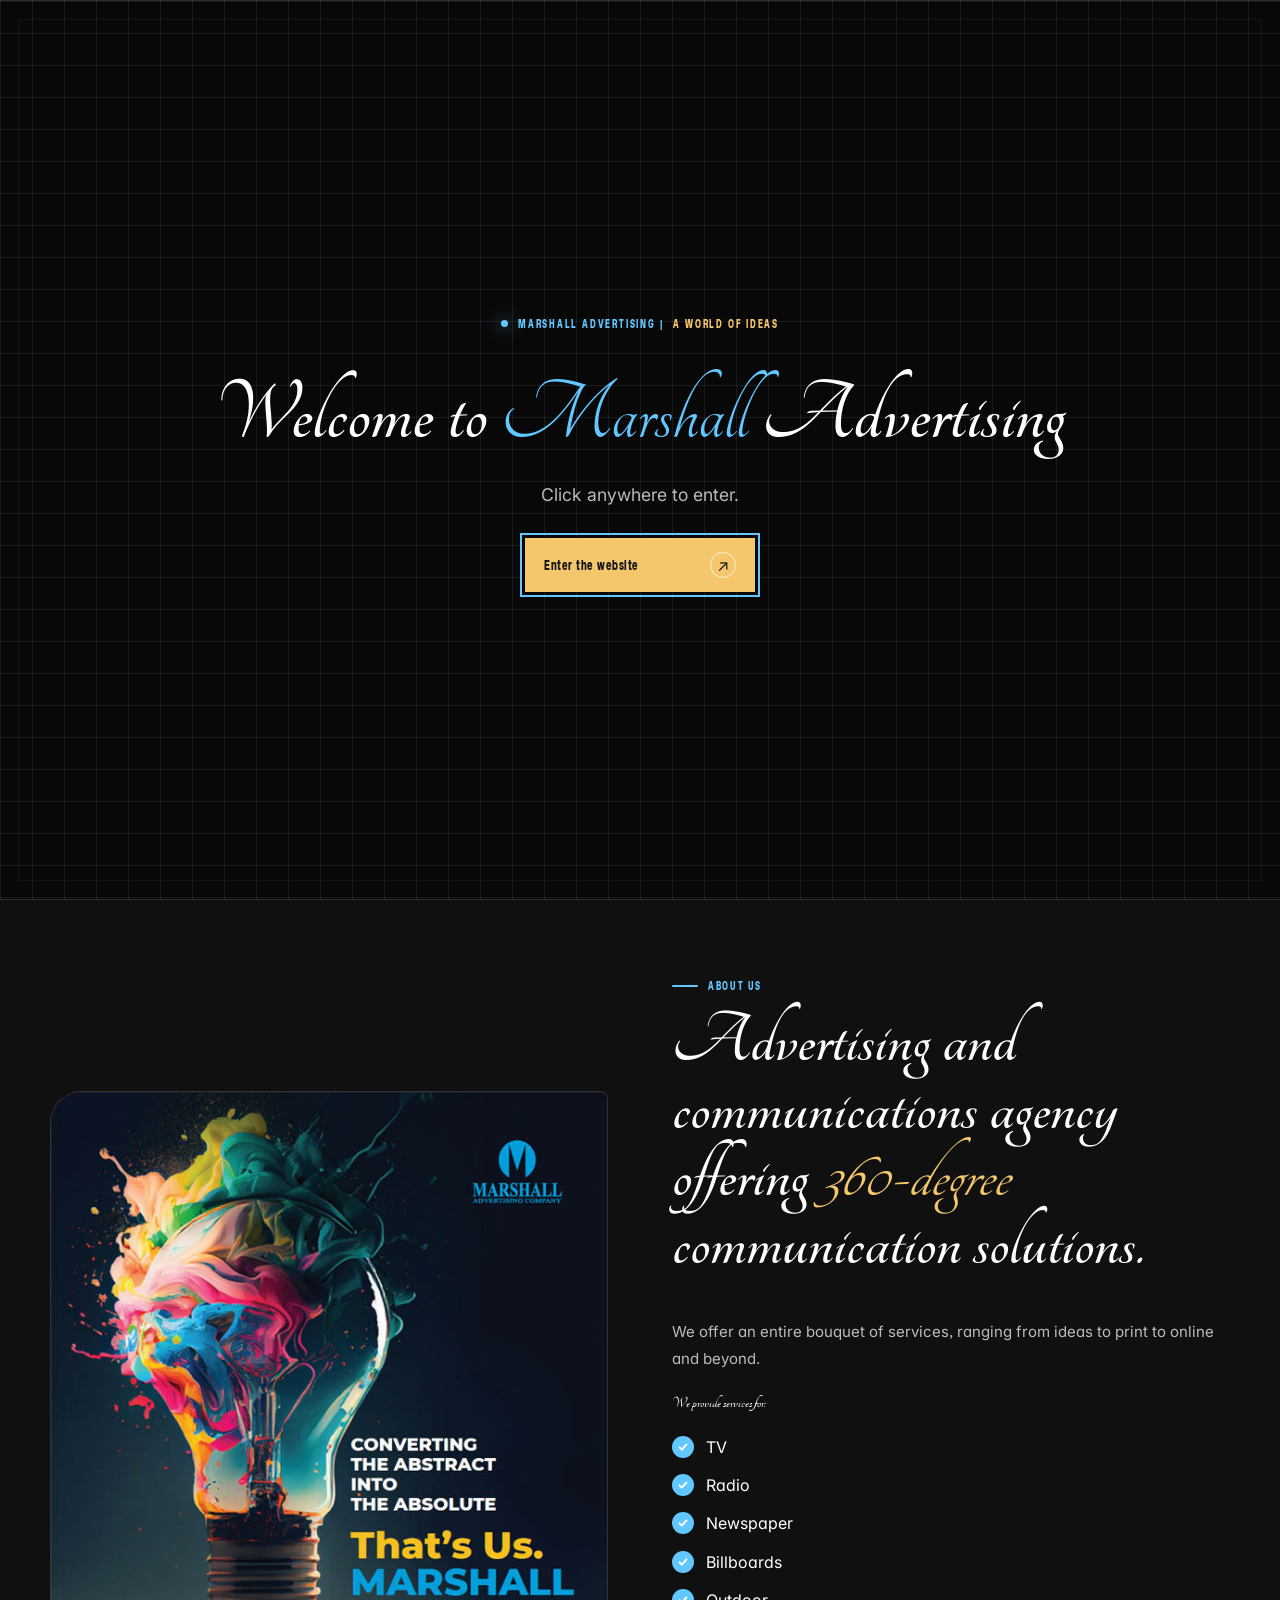
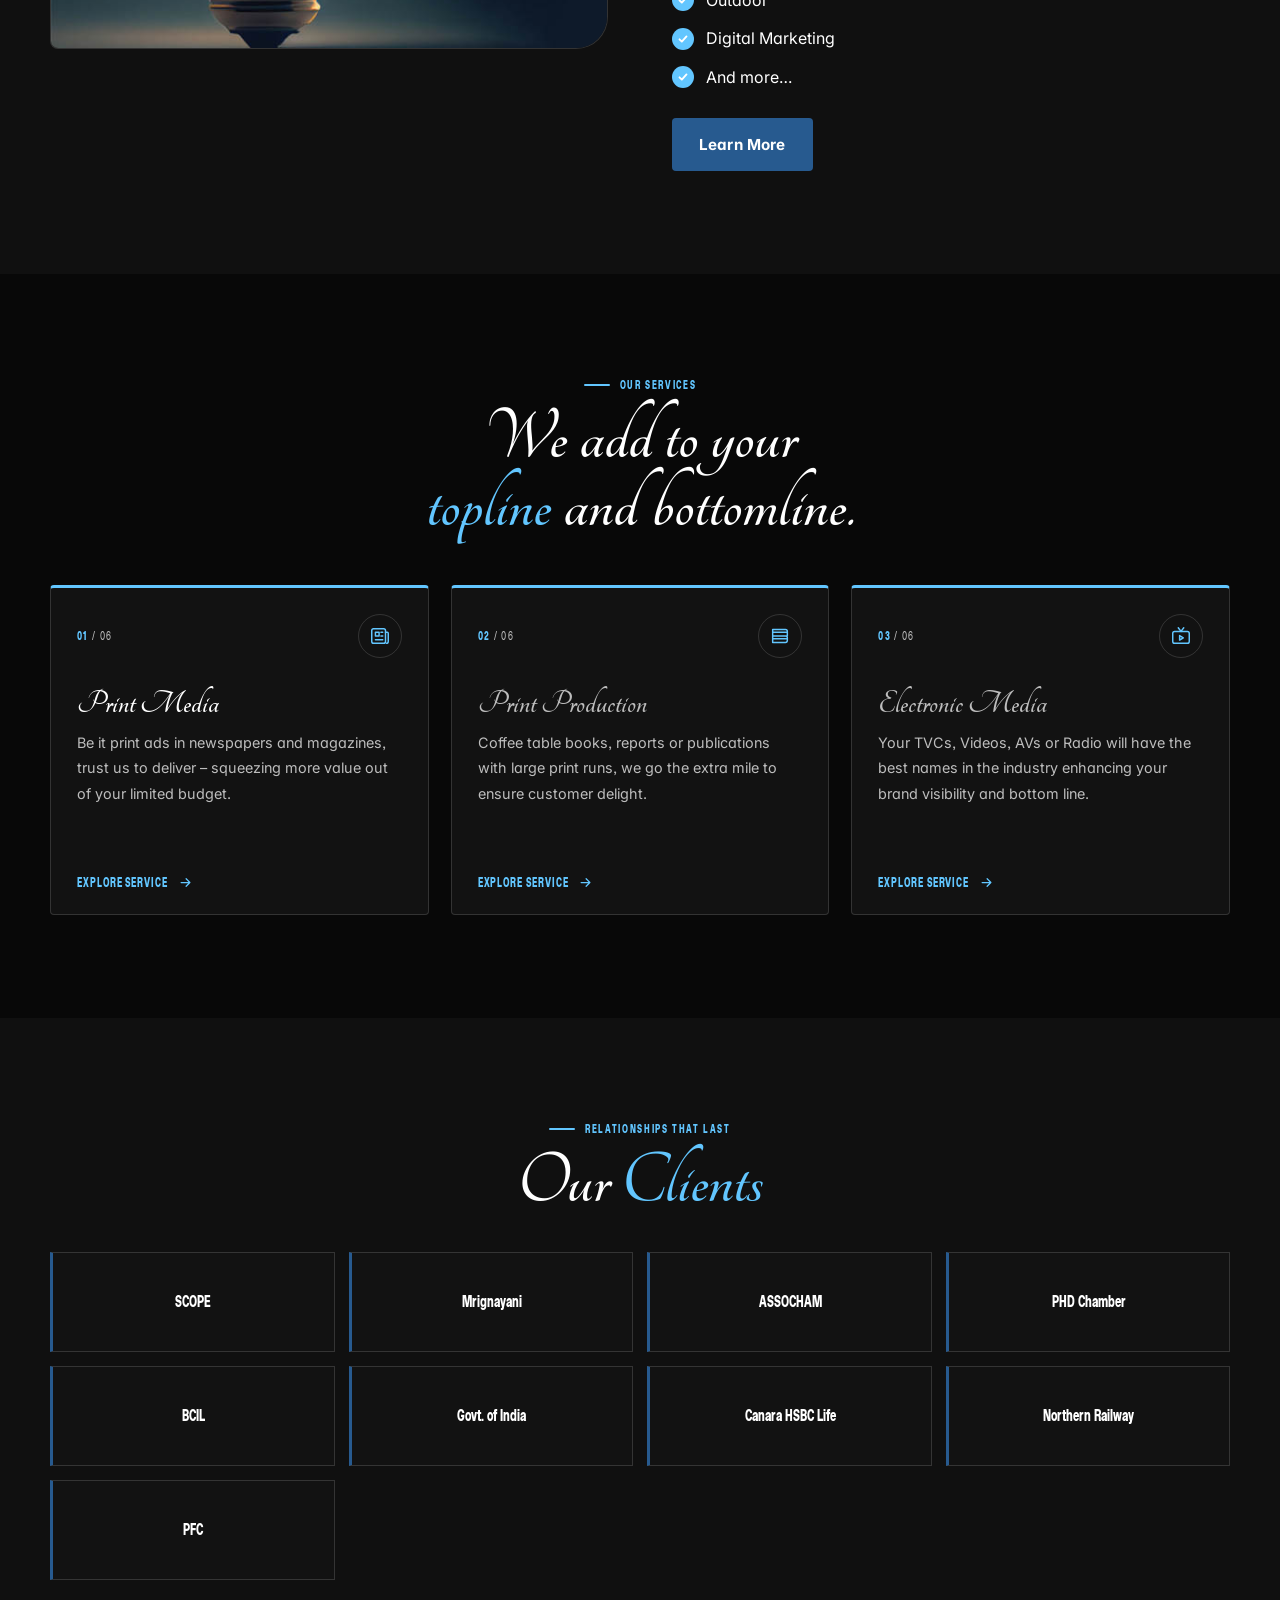
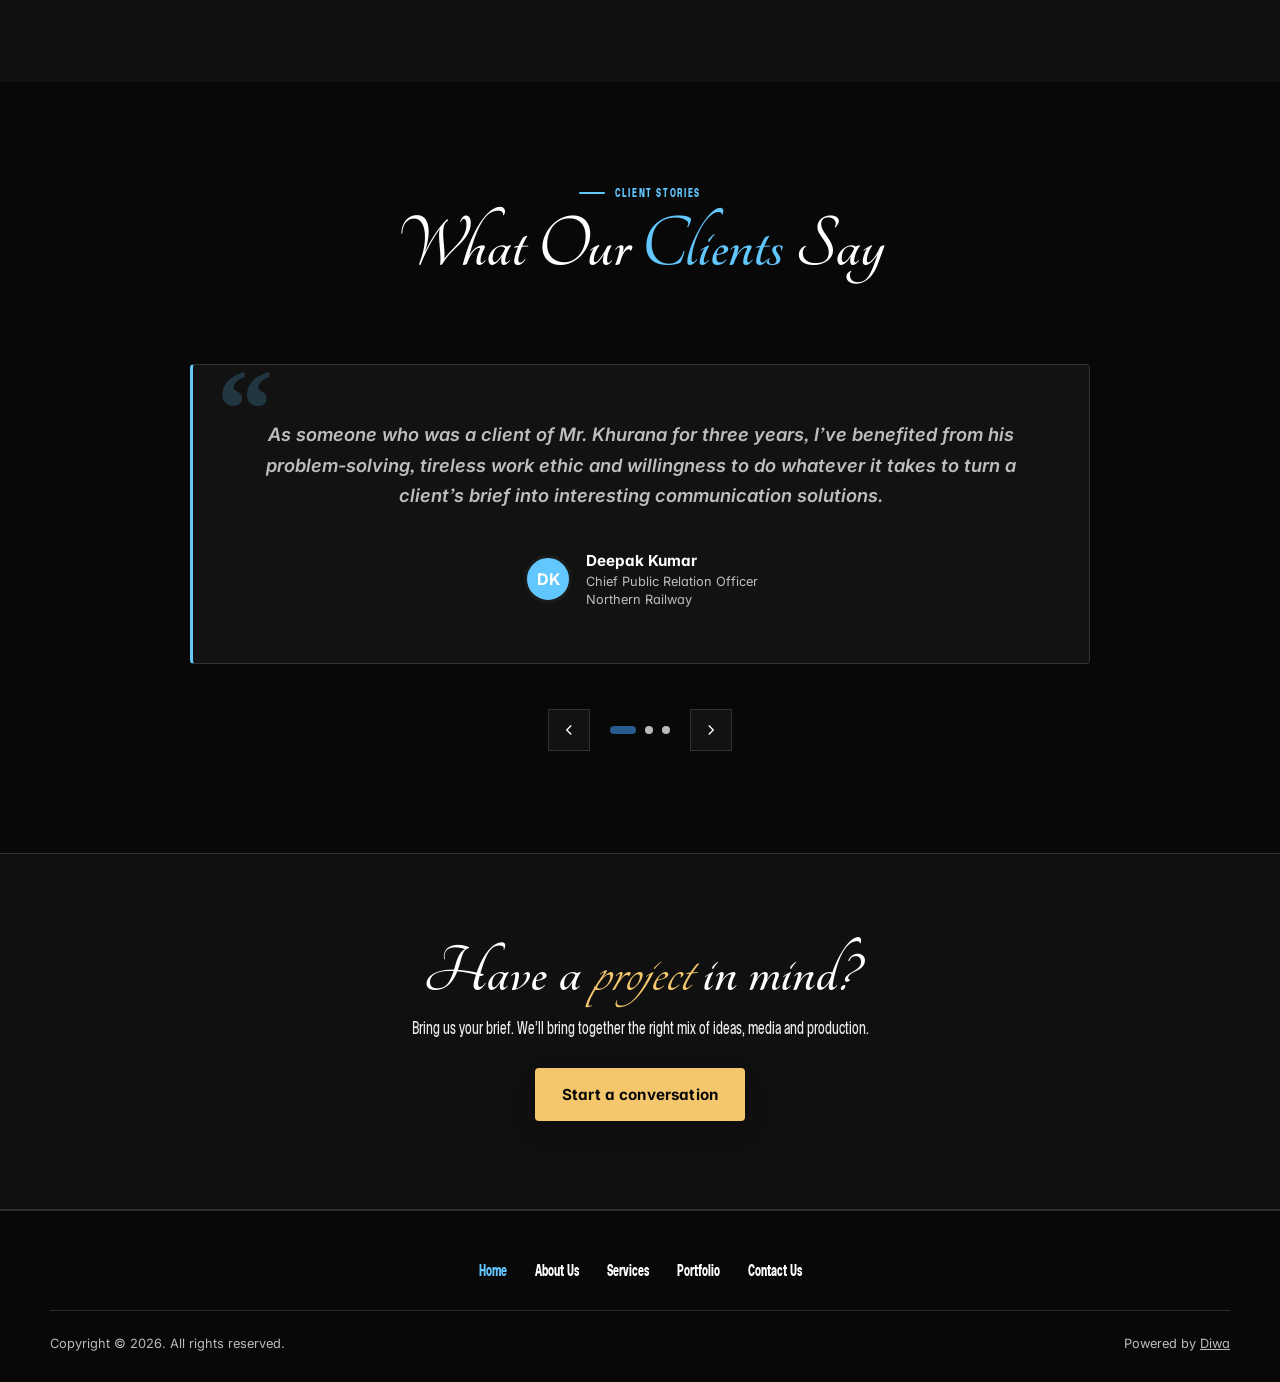
==== commit e36e9e7c: "New Changes as a first step for Live" ====
--- a/index.html
+++ b/index.html
@@ -7,7 +7,8 @@
   <meta name="description" content="Advertising and communications agency offering 360-degree communication solutions – print, electronic, outdoor, events and digital.">
   <link rel="preconnect" href="https://fonts.googleapis.com">
   <link rel="preconnect" href="https://fonts.gstatic.com" crossorigin>
-  <link href="https://fonts.googleapis.com/css2?family=Newsreader:ital,opsz,wght@0,6..72,400..700;1,6..72,400..600&family=Inter:wght@400;500;600;700&display=swap" rel="stylesheet">
+  <link rel="preload" as="image" href="assets/images/abt-img.jpg">
+  <link href="https://fonts.googleapis.com/css2?family=Cossette+Titre:wght@400;700&family=Inter:wght@400;500;600;700&family=Tangerine:wght@400;700&display=swap" rel="stylesheet">
   <link rel="stylesheet" href="assets/css/style.css">
   <script>try{document.documentElement.setAttribute('data-theme',localStorage.getItem('marshall_theme')||'dark')}catch(e){}</script>
 </head>
@@ -60,14 +61,8 @@
     <section class="section">
       <div class="container">
         <div class="section-head reveal">
-          <div>
-            <span class="eyebrow">Our services</span>
-            <h2 class="h2" style="margin:0">We add to your <em>topline</em> and bottomline.</h2>
-          </div>
-          <div>
-            <p class="lead">We deliver quality solutions to our clientele. We work with our own in-house team of design, content, and media specialists as well as with an affiliated network of independent professionals.</p>
-            <a class="btn" href="services.html">All Services</a>
-          </div>
+          <span class="eyebrow">Our services</span>
+          <h2 class="h2" style="margin:0">We add to your <span class="title-highlight">topline</span> and bottomline.</h2>
         </div>
         <div class="grid cols-3" data-render="services" data-limit="3" data-variant="spot"></div>
       </div>
@@ -76,20 +71,22 @@
     <!-- Clients -->
     <section class="section alt" id="clients">
       <div class="container section-head reveal" style="margin-bottom:34px">
-        <div><span class="eyebrow">Relationships that last</span><h2 class="h2" style="margin:0">Our Clients</h2></div>
-        <p class="lead" style="justify-self:end;margin:0">Trusted by institutions and organisations across sectors.</p>
+        <span class="eyebrow">Relationships that last</span>
+        <h2 class="h2" style="margin:0">Our <span class="title-highlight">Clients</span></h2>
       </div>
-      <div class="marquee" data-render="clients" aria-label="Client list"></div>
+      <div class="container">
+        <div class="client-grid" data-render="clients" role="list" aria-label="Our clients"></div>
+      </div>
     </section>
 
     <!-- Testimonials -->
     <section class="section" id="testimonials">
       <div class="container">
-        <div class="center reveal">
-          <h2 class="h2">What Our <em>Clients</em> Say</h2>
-          <div class="quote-mark" aria-hidden="true">“</div>
+        <div class="section-head center reveal">
+          <span class="eyebrow">Client stories</span>
+          <h2 class="h2">What Our <span class="title-highlight">Clients</span> Say</h2>
         </div>
-        <div class="grid cols-3" data-render="testimonials" data-filter="home"></div>
+        <div data-render="testimonials" data-filter="home"></div>
       </div>
     </section>
 
--- a/assets/css/style.css
+++ b/assets/css/style.css
@@ -25,6 +25,8 @@
   --glass: rgba(6, 18, 28, .72);
   --shadow: 0 20px 50px rgba(0, 0, 0, .35);
   --on-accent: #fff;
+  --accent: #0088c7;
+
   color-scheme: dark;
 }
 :root[data-theme="light"] {
@@ -63,6 +65,7 @@
 .section { padding: clamp(56px, 8vw, 104px) 0; }
 .section.alt { background: var(--bg-2); }
 .eyebrow {
+  font-family: var(--font-subtitle);
   display: inline-flex; align-items: center; gap: 10px; font-size: .76rem; font-weight: 700;
   letter-spacing: .16em; text-transform: uppercase; color: var(--accent); margin-bottom: 14px;
 }
@@ -148,8 +151,6 @@
   background: radial-gradient(circle, rgba(247, 181, 0, .16), transparent 65%);
 }
 .hero .split { position: relative; z-index: 1; }
-.hero h1 { font-size: clamp(2.3rem, 6vw, 4.4rem); font-weight: 700; margin-bottom: 18px; }
-.hero h1 .gold { color: var(--gold); display: block; }
 .hero h1 .blue { background: linear-gradient(90deg, var(--accent), var(--accent-2)); -webkit-background-clip: text; background-clip: text; color: transparent; display: block; }
 .hero p { color: var(--muted); font-size: 1.12rem; max-width: 46ch; }
 .hero-cta { display: flex; flex-wrap: wrap; gap: 14px; margin-top: 28px; }
@@ -163,20 +164,37 @@
 
 /* ---------- Page banner ---------- */
 .page-banner {
-  position: relative; overflow: hidden; text-align: center; padding: clamp(56px, 9vw, 110px) 0;
-  background:
-    radial-gradient(600px 260px at 15% 0%, rgba(0, 160, 227, .28), transparent 70%),
-    radial-gradient(520px 260px at 90% 100%, rgba(91, 108, 255, .25), transparent 70%),
-    var(--bg-2);
-  border-bottom: 1px solid var(--line);
+  position: relative;
+  isolation: isolate;
+  overflow: hidden;
+  text-align: center;
+  padding: clamp(56px, 9vw, 110px) 0;
+  background: var(--bg-2);
 }
 .page-banner::before {
-  content: ''; position: absolute; inset: 0; opacity: .5;
-  background-image: radial-gradient(var(--line) 1px, transparent 1px); background-size: 22px 22px;
-}
-.page-banner h1 { position: relative; font-size: clamp(2.2rem, 6vw, 3.8rem); margin: 0; }
-.crumbs { position: relative; margin-top: 12px; color: var(--muted); font-size: .85rem; }
-.crumbs a { color: var(--muted); }
+  content: '';
+  position: absolute;
+  z-index: -1;
+  inset: 0;
+  opacity: .2;
+  background-image:
+    linear-gradient(var(--line) 1px, transparent 1px),
+    linear-gradient(90deg, var(--line) 1px, transparent 1px);
+  background-size: 32px 32px;
+  pointer-events: none;
+}
+.page-banner > .container { position: relative; z-index: 1; }
+.page-banner h1 { font-size: clamp(2.2rem, 6vw, 3.8rem); margin: 0; }
+.crumbs {
+  display: inline-flex;
+  align-items: center;
+  gap: 8px;
+  margin-top: 18px;
+  color: var(--muted);
+  font-size: .85rem;
+}
+.crumbs a { color: var(--muted); text-decoration: none; }
+.crumbs a:hover, .crumbs a:focus-visible { color: var(--accent); }
 
 /* ---------- Cards ---------- */
 .grid { display: grid; gap: 22px; }
@@ -210,16 +228,6 @@
 .poster .gold { color: var(--gold); font-size: clamp(1.4rem, 3.4vw, 2rem); display: block; text-transform: none; }
 .poster .blue { color: #19b4f5; font-size: clamp(1.4rem, 3.4vw, 2rem); display: block; text-transform: uppercase; }
 .poster svg { width: 52%; margin: 0 auto 18px; }
-
-/* ---------- Marquee ---------- */
-.marquee { overflow: hidden; mask-image: linear-gradient(90deg, transparent, #000 8%, #000 92%, transparent); -webkit-mask-image: linear-gradient(90deg, transparent, #000 8%, #000 92%, transparent); }
-.marquee-track { display: flex; gap: 18px; width: max-content; animation: scroll 38s linear infinite; }
-.marquee:hover .marquee-track { animation-play-state: paused; }
-.client { width: 190px; height: 92px; display: grid; place-items: center; padding: 14px; background: var(--card); border: 1px solid var(--line); border-radius: 16px; font-family: var(--font-display); font-weight: 700; font-size: 1.05rem; text-align: center; color: var(--text); }
-.client img { max-height: 100%; object-fit: contain; }
-.client:nth-child(3n+1) { color: var(--accent); }
-.client:nth-child(3n+2) { color: var(--gold); }
-@keyframes scroll { to { transform: translateX(-50%); } }
 
 /* ---------- Testimonials ---------- */
 .quote-mark { width: 52px; height: 52px; border-radius: 50%; margin: 0 auto 30px; display: grid; place-items: center; background: var(--accent); color: #fff; font-size: 1.8rem; font-family: Georgia, serif; }
@@ -421,24 +429,6 @@
 .c-quote b { display: block; font-size: .95rem; }
 .c-quote small { display: block; color: var(--muted); line-height: 1.4; font-size: .8rem; }
 
-/* ---- Card 4 · Corner brackets (about) ---- */
-.c-bracket { background: transparent; border: 0; border-radius: 0; padding: 44px 38px; overflow: visible; }
-.c-bracket::before, .c-bracket::after { content: ''; position: absolute; width: 30px; height: 30px; background: none; border: 2px solid var(--accent); transform: none; transition: width .6s var(--ease), height .6s var(--ease), border-color .4s; }
-.c-bracket::before { left: 0; top: 0; border-right: 0; border-bottom: 0; }
-.c-bracket::after { right: 0; bottom: 0; left: auto; top: auto; border-left: 0; border-top: 0; }
-.c-bracket:hover { transform: none; box-shadow: none; border-color: transparent; }
-.c-bracket:hover::before, .c-bracket:hover::after { width: 100%; height: 100%; border-color: var(--gold); transform: none; }
-.c-bracket h3 { font-size: clamp(1.7rem, 3vw, 2.2rem) !important; }
-
-/* ---- Card 5 · Clients ---- */
-.client { position: relative; overflow: hidden; border-radius: 14px; font-weight: 600; transition: transform .4s var(--ease), border-color .4s, color .4s, box-shadow .4s; }
-.marquee .client:nth-child(n) { color: var(--muted); }
-.client::after { content: ''; position: absolute; left: 18%; right: 18%; bottom: 0; height: 3px; border-radius: 3px 3px 0 0; background: linear-gradient(90deg, var(--accent), var(--gold)); transform: scaleX(0); transition: transform .45s var(--ease); }
-.client img { filter: grayscale(1); opacity: .7; transition: filter .4s, opacity .4s; }
-.marquee .client:hover { color: var(--text); transform: translateY(-6px) scale(1.04); border-color: var(--accent); box-shadow: var(--shadow); }
-.client:hover::after { transform: scaleX(1); }
-.client:hover img { filter: none; opacity: 1; }
-
 /* ---- Card 6 · Portfolio (curtain reveal + shine) ---- */
 .pf-card { border-radius: 22px 22px 22px 4px; }
 .pf-media { position: relative; overflow: hidden; }
@@ -454,7 +444,7 @@
 .pf-card:hover .ov-cta i { transform: rotate(45deg); }
 .pf-media::after { content: ''; position: absolute; z-index: 2; top: 0; left: -70%; width: 40%; height: 100%; pointer-events: none; background: linear-gradient(100deg, transparent, rgba(255, 255, 255, .32), transparent); transform: skewX(-18deg); transition: left 1s var(--ease); }
 .pf-card:hover .pf-media::after { left: 140%; }
-.pf-info b { font-family: var(--font-display); font-weight: 500; font-size: 1.1rem; line-height: 1.25; transition: color .3s; }
+.pf-info b { font-weight: 500; font-size: 1.1rem; line-height: 1.25; transition: color .3s; }
 .pf-card:hover .pf-info b { color: var(--accent); }
 .pf-thumb .big { font-weight: 500; font-size: 1.5rem; letter-spacing: -.01em; }
 @media (hover: none) { .pf-ov, .pf-media::after { display: none; } }
@@ -502,21 +492,6 @@
 [data-theme="light"] .dt-light { display: inline; }
 .drawer .btn { width: 100%; }
 
-/* ---- Welcome popup ---- */
-.popup { position: fixed; inset: 0; z-index: 250; display: grid; place-items: center; padding: 20px; background: rgba(2, 10, 18, .64); backdrop-filter: blur(7px); opacity: 0; visibility: hidden; transition: opacity .45s var(--ease), visibility 0s .45s; }
-.popup.open { opacity: 1; visibility: visible; transition: opacity .45s var(--ease); }
-.popup-card { position: relative; display: grid; grid-template-columns: .9fr 1.1fr; width: min(100%, 800px); background: var(--card); border: 1px solid var(--line); border-radius: 28px 6px 28px 6px; overflow: hidden; box-shadow: 0 40px 100px rgba(0, 0, 0, .5); transform: translateY(28px) scale(.97); transition: transform .7s var(--ease); }
-.popup.open .popup-card { transform: none; }
-.popup-art { position: relative; display: grid; place-items: center; padding: 30px; overflow: hidden; background: radial-gradient(circle at 30% 20%, #12466b, #06121c 78%); }
-.popup-art::before { content: ''; position: absolute; width: 320px; height: 320px; border-radius: 50%; background: conic-gradient(from 90deg, #00a0e3, #5b6cff, #ff4d8d, #f7b500, #00a0e3); filter: blur(60px); opacity: .4; animation: spin 16s linear infinite; }
-.popup-art svg { position: relative; width: 84%; }
-.popup-body { padding: clamp(30px, 4.5vw, 50px) clamp(26px, 4vw, 44px); }
-.popup-body h2 { font-size: clamp(2rem, 3.8vw, 2.8rem); margin: 4px 0 16px; line-height: 1.04; }
-.popup-body p { color: var(--muted); line-height: 1.72; margin-bottom: 24px; }
-.popup-actions { display: flex; flex-wrap: wrap; align-items: center; gap: 12px; }
-.popup-body .popup-fine { margin: 20px 0 0; font-size: .78rem; }
-.popup-x { position: absolute; top: 14px; right: 14px; z-index: 3; }
-
 /* ---- Mobile polish ---- */
 @media (max-width: 860px) {
   .nav { height: 68px; }
@@ -524,17 +499,8 @@
   .hero { padding-top: 28px; }
   .hero-art { max-width: 260px; }
   .hero-cta .btn { flex: 1 1 auto; }
-  .c-bracket { padding: 34px 26px; }
+
   .info-card { border-radius: 22px 6px 22px 6px; }
-}
-@media (max-width: 720px) {
-  .popup { align-items: end; padding: 0; }
-  .popup-card { grid-template-columns: 1fr; width: 100%; max-height: 92vh; overflow-y: auto; border-radius: 28px 28px 0 0; transform: translateY(100%); transition: transform .7s var(--ease); }
-  .popup-card::before { content: ''; position: absolute; top: 10px; left: 50%; width: 42px; height: 4px; margin-left: -21px; border-radius: 4px; background: rgba(255, 255, 255, .35); z-index: 3; }
-  .popup-art { height: 150px; padding: 0; }
-  .popup-art svg { width: auto; height: 130%; margin-top: 18px; }
-  .popup-body { padding: 26px 24px max(28px, env(safe-area-inset-bottom)); }
-  .popup-actions .btn { flex: 1 1 100%; }
 }
 @media (max-width: 640px) {
   .h2 { font-size: clamp(1.9rem, 8vw, 2.4rem); }
@@ -543,20 +509,1083 @@
   .c-spot .num { font-size: 4rem; }
   .c-fill { min-height: 0; padding: 26px 22px 24px; }
   .c-fill p { padding-bottom: 36px; }
-  /* testimonials become a swipeable, snap-scrolling strip */
-  .grid[data-render="testimonials"] { display: grid !important; grid-auto-flow: column; grid-template-columns: none !important; grid-auto-columns: 86%; gap: 14px; overflow-x: auto; scroll-snap-type: x mandatory; margin: 0 -16px; padding: 10px 16px 22px; scrollbar-width: none; -webkit-overflow-scrolling: touch; }
-  .grid[data-render="testimonials"]::-webkit-scrollbar { display: none; }
-  .grid[data-render="testimonials"] .c-quote { scroll-snap-align: center; transform: none; background: var(--card); }
   .pf-tools { padding: 10px; }
   .page-banner { padding: 52px 0; }
   .footer-nav { gap: 10px 22px; }
   .to-top { right: 16px; bottom: max(16px, env(safe-area-inset-bottom)); width: 44px; height: 44px; }
 }
 @media (prefers-reduced-motion: reduce) {
-  .drawer, .drawer-scrim, .popup, .popup-card { transition: none !important; }
+  .drawer, .drawer-scrim { transition: none !important; }
   .drawer-nav a { opacity: 1; transform: none; }
 }
 
 /* placeholder title fades while the curtain is open (avoids double text) */
 .pf-thumb .big { transition: opacity .35s; }
 .pf-card:hover .pf-thumb .big, .pf-card:focus-visible .pf-thumb .big { opacity: 0; }
+
+/* ---- Marshall refresh: warm studio palette, script display, living sections ---- */
+:root {
+  --accent: #f27b5b;
+  --accent-2: #c94d6b;
+  --gold: #dce879;
+  --font: 'DM Sans', system-ui, -apple-system, 'Segoe UI', sans-serif;
+  --font-display: 'DM Serif Display', Georgia, 'Times New Roman', serif;
+  --ease: cubic-bezier(.22, .72, .18, 1);
+}
+:root,
+:root[data-theme="dark"] {
+  --bg: #19131f;
+  --bg-2: #211a29;
+  --card: #261e30;
+  --card-2: #30243a;
+  --line: rgba(255, 242, 231, .12);
+  --text: #fff4eb;
+  --muted: #c0b1c2;
+  --glass: rgba(25, 19, 31, .82);
+  --shadow: 0 24px 60px rgba(8, 4, 12, .38);
+  --on-accent: #fff;
+}
+:root[data-theme="light"] {
+  --bg: #fff8f1;
+  --bg-2: #f6e9df;
+  --card: #fffdf9;
+  --card-2: #f2e3da;
+  --line: rgba(65, 38, 48, .13);
+  --text: #30202a;
+  --muted: #796671;
+  --glass: rgba(255, 248, 241, .86);
+  --shadow: 0 24px 54px rgba(85, 43, 53, .13);
+  --accent: #bd4d50;
+  --accent-2: #87466c;
+  --gold: #637a30;
+}
+
+body {
+  font-family: var(--font-subtitle);
+  letter-spacing: 0;
+  background-image: radial-gradient(ellipse at 85% 4%, rgba(242, 123, 91, .055), transparent 27rem);
+}
+h1, h2, h3, h4, .h2, .stat b, .client, .pf-info b, .pf-thumb .big, .c-quote blockquote {
+  font-family: var(--font-display);
+  font-weight: 600;
+  letter-spacing: 0;
+  line-height: 1.03;
+}
+h1 em, h2 em, h3 em { color: var(--accent); }
+.brand-text b, .btn, .eyebrow, .nav-links a, .stat span, .pf-info small, .c-fill .k {
+  font-family: var(--font);
+}
+.brand-text b { color: var(--text); font-weight: 800; letter-spacing: .14em; }
+.brand-mark { filter: drop-shadow(0 5px 12px rgba(242, 123, 91, .3)); }
+.hero {
+  padding-top: clamp(58px, 9vw, 118px);
+  background: linear-gradient(180deg, rgba(242, 123, 91, .055), transparent 78%);
+}
+.hero::before {
+  background: radial-gradient(circle, rgba(201, 77, 107, .27), transparent 68%);
+  animation: drift 12s ease-in-out infinite alternate;
+}
+.hero::after {
+  background: radial-gradient(circle, rgba(220, 232, 121, .16), transparent 68%);
+  animation: drift 14s ease-in-out -4s infinite alternate-reverse;
+}
+.hero-art { animation: art-float 7s ease-in-out infinite; }
+.hero-art .orb {
+  background: conic-gradient(from 120deg, #f27b5b, #c94d6b, #dce879, #f2a4a2, #f27b5b);
+  filter: blur(52px);
+  opacity: .46;
+}
+.hero-art svg { animation: bulb-sway 8s ease-in-out infinite; }
+.section { position: relative; }
+.section.alt {
+  background:
+    radial-gradient(ellipse at 12% 18%, rgba(201, 77, 107, .075), transparent 32rem),
+    var(--bg-2);
+}
+.section:not(.alt) > .container,
+.section.alt > .container { position: relative; z-index: 1; }
+.section-head { align-items: end; }
+.eyebrow { letter-spacing: .17em; }
+.h2, .page-banner h1 {
+  font-size: clamp(2.8rem, 5.4vw, 4.65rem);
+  line-height: .98;
+}
+.lead { font-size: 1rem; line-height: 1.82; }
+.page-banner h1 { animation: title-arrive .8s var(--ease) both; }
+.btn {
+  background: linear-gradient(120deg, var(--accent), var(--accent-2));
+  box-shadow: 0 12px 26px rgba(201, 77, 107, .23);
+  transition: transform .35s var(--ease), box-shadow .35s var(--ease), filter .35s;
+}
+.btn:hover { transform: translateY(-4px) rotate(-1deg); filter: saturate(1.12); box-shadow: 0 18px 34px rgba(201, 77, 107, .3); }
+.btn.ghost { background: transparent; color: var(--text); box-shadow: none; }
+.nav-links a.active {
+  background: linear-gradient(120deg, var(--accent), var(--accent-2));
+  box-shadow: 0 8px 20px rgba(201, 77, 107, .25);
+}
+.site-header { transition: background .4s, border-color .4s, box-shadow .4s; }
+.site-header:hover { box-shadow: 0 8px 30px rgba(8, 4, 12, .12); }
+.card, .pf-card { box-shadow: 0 12px 28px rgba(8, 4, 12, .1); }
+.card:hover, .pf-card:hover { border-color: color-mix(in srgb, var(--accent) 52%, transparent); }
+.c-spot { background: linear-gradient(145deg, var(--card), color-mix(in srgb, var(--card) 74%, var(--accent))); }
+.c-spot::before { background: radial-gradient(380px circle at var(--mx, 50%) var(--my, 0%), rgba(242, 123, 91, .2), transparent 66%); }
+.c-spot .ico, .c-fill .ico { border-radius: 18px 6px 18px 6px; }
+.c-spot .num { color: transparent; -webkit-text-stroke-color: rgba(242, 123, 91, .28); }
+.c-spot .ico svg { stroke: var(--accent); }
+.c-fill::after { background: linear-gradient(145deg, #bd4d50, #87466c); }
+.c-quote { background: linear-gradient(145deg, var(--card), color-mix(in srgb, var(--card) 82%, var(--accent))); }
+.c-quote::before { color: var(--accent); }
+.c-quote::after { background: linear-gradient(var(--accent), var(--gold)); }
+.c-quote blockquote { font-size: 1.52rem; }
+.cta {
+  background: linear-gradient(120deg, #bd4d50, #87466c 70%, #623d66);
+}
+.cta::before {
+  width: 520px;
+  height: 520px;
+  right: -120px;
+  top: -245px;
+  border: 1px solid rgba(255,255,255,.18);
+  box-shadow: 0 0 0 35px rgba(255,255,255,.035), 0 0 0 70px rgba(255,255,255,.025);
+  animation: slow-turn 28s linear infinite;
+}
+.cta h2 { font-size: clamp(3rem, 6vw, 5.2rem); }
+.cta h2 em { color: #e7ed9f; }
+.pf-tools { border-radius: 18px 6px 18px 6px; }
+.tab.active { background: linear-gradient(120deg, var(--accent), var(--accent-2)); }
+.pf-thumb { background: linear-gradient(155deg, hsl(var(--h) 55% 40%), hsl(calc(var(--h) + 35) 48% 18%)); }
+.pf-ov { background: linear-gradient(0deg, rgba(52, 23, 38, .95), rgba(151, 59, 76, .68) 62%, rgba(242, 123, 91, .08)); }
+.ov-cta i { color: #87466c; }
+.info-card { background: linear-gradient(160deg, var(--card-2), var(--card)) padding-box, conic-gradient(from var(--ang), var(--line), var(--line) 58%, var(--accent), var(--gold), var(--accent-2), var(--line)) border-box; }
+.to-top { background: linear-gradient(135deg, var(--accent), var(--accent-2)); box-shadow: 0 10px 24px rgba(201, 77, 107, .34); }
+.form { gap: 18px; }
+.field input, .field textarea { background: color-mix(in srgb, var(--card) 85%, var(--bg)); }
+.field input:focus, .field textarea:focus { box-shadow: 0 0 0 4px rgba(242, 123, 91, .16); }
+.reveal.in { animation: reveal-drift .8s var(--ease) backwards; animation-delay: var(--d, 0s); }
+.frame { border-radius: 32px 8px 32px 8px; }
+.poster { background: radial-gradient(circle at 30% 20%, #713d58, #211a29 74%); }
+.poster .gold { color: #e7ed9f; }
+.poster .blue { color: #f27b5b; }
+.brand-mark defs stop:first-child { stop-color: #f27b5b; }
+.brand-mark defs stop:last-child { stop-color: #87466c; }
+
+@keyframes title-arrive {
+  from { opacity: 0; transform: translateY(28px) rotate(-2deg); }
+  to { opacity: 1; transform: translateY(0) rotate(0); }
+}
+@keyframes reveal-drift {
+  from { opacity: 0; transform: translateY(34px) scale(.985); }
+  to { opacity: 1; transform: translateY(0) scale(1); }
+}
+@keyframes art-float { 0%, 100% { transform: translateY(0) rotate(0); } 50% { transform: translateY(-13px) rotate(1deg); } }
+@keyframes bulb-sway { 0%, 100% { transform: rotate(-2deg); } 50% { transform: rotate(2deg); } }
+@keyframes drift { from { transform: translate3d(-12px, 0, 0) scale(.96); } to { transform: translate3d(20px, 18px, 0) scale(1.08); } }
+@keyframes pattern-pan { to { background-position: 28px 28px; } }
+@keyframes slow-turn { to { transform: rotate(360deg); } }
+
+@media (max-width: 860px) {
+  .hero h1 { font-size: clamp(3.25rem, 11vw, 5.3rem); }
+  .hero-art { max-width: 290px; }
+  .h2, .page-banner h1 { font-size: clamp(2.7rem, 9vw, 4rem); }
+}
+@media (max-width: 640px) {
+  .hero { padding-top: 42px; }
+  .hero h1 { font-size: clamp(3.1rem, 14vw, 4.6rem); }
+  .hero h1 .blue { font-size: .17em; }
+  .c-quote blockquote { font-size: 1.35rem; }
+  .cta h2 { font-size: clamp(2.8rem, 12vw, 4rem); }
+}
+@media (prefers-reduced-motion: reduce) {
+  .hero::before, .hero::after, .hero-art, .hero-art svg, .page-banner::before, .cta::before {
+    animation: none !important;
+  }
+}
+
+/* ---- Flat editorial redesign ---- */
+:root {
+  --primary: #275a8f;
+  --secondary: #f4c76c;
+  --accent: var(--primary);
+  --accent-2: var(--primary);
+  --gold: var(--secondary);
+  --font: 'Inter', system-ui, -apple-system, 'Segoe UI', sans-serif;
+  --font-subtitle: 'Cossette Titre', 'Inter', sans-serif;
+  --font-display: 'Tangerine', cursive;
+  --shadow: none;
+}
+:root,
+:root[data-theme="dark"] {
+  --bg: #080808;
+  --bg-2: #101010;
+  --card: #121212;
+  --card-2: #1b1b1b;
+  --line: rgba(255, 255, 255, .14);
+  --text: #fff;
+  --muted: rgba(255, 255, 255, .72);
+  --glass: rgba(8, 8, 8, .97);
+  --accent: #62c6ff;
+  --accent-2: #62c6ff;
+  color-scheme: dark;
+}
+:root[data-theme="light"] {
+  --bg: #fff;
+  --bg-2: #f7f7f7;
+  --card: #fff;
+  --card-2: #f2f2f2;
+  --line: rgba(0, 0, 0, .13);
+  --text: #171717;
+  --muted: #585858;
+  --glass: rgba(255, 255, 255, .97);
+  --accent: var(--primary);
+  --accent-2: var(--primary);
+  --gold: var(--secondary);
+  color-scheme: light;
+}
+
+body {
+  font-family: var(--font);
+  letter-spacing: 0;
+  background: var(--bg);
+}
+h1, h2, h3, h4 { font-family: var(--font-display); font-weight: 700; letter-spacing: 0; line-height: 1.1; }
+.hero h1, .page-banner h1, .h2, .cta h2 {
+  font-family: var(--font-display);
+  font-weight: 700;
+  letter-spacing: 0;
+  line-height: .9;
+}
+.stat b, .pf-thumb .big, .pf-info b, .c-quote blockquote { font-family: var(--font); }
+h1 em, h2 em, h3 em { color: var(--gold); }
+:root[data-theme="light"] h1 em,
+:root[data-theme="light"] h2 em,
+:root[data-theme="light"] h3 em {
+  color: var(--primary);
+}
+:root[data-theme="light"] .hero h1 .gold,
+:root[data-theme="light"] .cta h2 em {
+  color: var(--primary);
+}
+p { text-wrap: pretty; }
+.lead {
+  color: var(--muted);
+  font-family: var(--font);
+  font-size: .94rem;
+  font-weight: 400;
+  line-height: 1.8;
+}
+.eyebrow {
+  color: var(--accent);
+  font-size: .68rem;
+  font-weight: 700;
+  letter-spacing: .15em;
+}
+.eyebrow::before { background: var(--accent); }
+.brand-text b, .btn, .nav-links a, .footer-nav a, .drawer-nav a,
+.stat span, .service-index, .service-link, .pf-info small, .pf-count, .crumbs {
+  font-family: var(--font-subtitle);
+}
+.brand-text b, .btn {
+  font-family: var(--font);
+}
+.brand-text b { color: var(--text); font-weight: 700; letter-spacing: .13em; }
+.brand-mark { filter: none; }
+.site-header { background: var(--glass); backdrop-filter: none; -webkit-backdrop-filter: none; }
+.site-header:hover { box-shadow: none; }
+.nav-links a.active {
+  padding: 7px 12px;
+  border-radius: 4px;
+  background: var(--gold);
+  color: #080808;
+  box-shadow: none;
+}
+.drawer-nav a.active { color: var(--gold); }
+.icon-btn { background: var(--card); }
+.hero { background: var(--bg); }
+.hero::before, .hero::after { display: none; }
+.hero h1 {
+  font-family: var(--font-display);
+  font-size: clamp(4.5rem, 9vw, 5.5rem);
+  font-weight: 700;
+  line-height: .82;
+  margin-bottom: 18px;
+  letter-spacing: 0;
+}
+.hero h1 .gold { color: var(--gold); font-style: normal; transform: none; display:block;}
+.hero h1 .blue {
+  color: var(--text);
+  background: none;
+}
+.stat b, .pf-thumb .big, .ov-cta, .c-quote::before { font-family: var(--font); }
+.pf-thumb .big { font-weight: 700; }
+.ov-cta { font-style: normal; }
+.hero-art { animation-duration: 9s; }
+.hero-art .orb { display: none; }
+.hero-art svg { animation: bulb-sway 9s ease-in-out infinite; }
+.hero p, .section-head .lead, .contact-grid > div > .lead, .cta > .container > p {
+  font-family: var(--font-subtitle);
+}
+.page-banner h1 { font-size: clamp(4rem, 7vw, 6rem); }
+.section.alt { background: var(--bg-2); }
+.h2 { font-size: clamp(3.2rem, 6vw, 5rem); line-height: .88; }
+.btn {
+  background: var(--primary);
+  color: #fff;
+  border-radius: 4px;
+  box-shadow: none;
+  transition: background-color .25s, color .25s, transform .3s var(--ease);
+}
+.btn:hover { background: var(--gold); color: #080808; box-shadow: none; filter: none; transform: translateY(-3px); }
+.btn.ghost { background: transparent; border-color: var(--line); }
+.btn.ghost:hover { background: var(--card); }
+.btn.light { background: var(--gold); color: #080808; }
+.card, .pf-card {
+  box-shadow: none;
+  border-radius: 6px;
+  background: var(--card);
+  transition: transform .35s var(--ease), border-color .3s, background-color .3s;
+}
+.grid > .card { height: 100%; }
+.card:hover, .pf-card:hover { box-shadow: none; }
+.card::after { background: var(--accent); }
+.card .ico { background: var(--card-2); }
+.frame { box-shadow: none; }
+.poster { background: var(--card-2); }
+.poster { color: var(--text); }
+.hero-art [data-art="bulb"] { position: relative; z-index: 1; width: 100%; height: 100%; }
+.brand-art-image { display: block; width: 100%; height: 100%; }
+.hero-art .brand-art-image { object-fit: contain; }
+.poster { padding: 0; overflow: hidden; }
+.poster .brand-art-image { object-fit: cover; }
+.poster .gold { color: var(--gold); }
+.poster .blue { color: var(--accent); }
+:root[data-theme="light"] .poster .gold { color: var(--primary); }
+
+/* Service cards use a shared editorial layout with individual accent rails. */
+.service-card {
+  --service-accent: var(--accent);
+  display: flex;
+  min-height: 330px;
+  height: 100%;
+  flex-direction: column;
+  padding: 26px 26px 22px;
+  border: 1px solid var(--line);
+  border-top: 3px solid var(--service-accent);
+  border-radius: 4px;
+  background: var(--card);
+  isolation: auto;
+  overflow: hidden;
+}
+.service-card.c-fill::after, .service-card.c-spot::before { content: none; }
+.service-card:nth-child(6n) { --service-accent: var(--gold); }
+.service-card-top {
+  display: flex;
+  align-items: center;
+  justify-content: space-between;
+  margin-bottom: 30px;
+}
+.service-index { color: var(--service-accent); font-size: .7rem; font-weight: 700; letter-spacing: .12em; }
+.service-index i { color: var(--muted); font-style: normal; font-weight: 400; }
+.service-card .ico {
+  display: grid;
+  width: 44px;
+  height: 44px;
+  place-items: center;
+  margin: 0;
+  border: 1px solid var(--line);
+  border-radius: 50%;
+  background: transparent;
+  transition: color .3s, background-color .3s, border-color .3s, transform .4s var(--ease);
+}
+.service-card .ico svg { width: 22px; height: 22px; stroke: var(--service-accent); }
+.service-card h3 {
+  margin: 0 0 10px;
+  font-family: var(--font-display);
+  font-size: 2.1rem;
+  font-weight: 700;
+  letter-spacing: 0;
+  line-height: .95;
+}
+.service-card.c-spot:nth-child(6n + 2),
+.service-card.c-spot:nth-child(6n + 3),
+.service-card p { color: var(--muted); font-size: .9rem; line-height: 1.75; }
+.service-card .service-link {
+  display: inline-flex;
+  align-items: center;
+  gap: 10px;
+  width: fit-content;
+  margin-top: auto;
+  padding-top: 17px;
+  color: var(--service-accent);
+  font-family: var(--font);
+  font-size: .72rem;
+  font-weight: 700;
+  letter-spacing: .08em;
+  text-transform: uppercase;
+}
+.service-link svg { width: 15px; height: 15px; transition: transform .3s var(--ease); }
+.service-card:hover {
+  transform: translateY(-5px);
+  border-color: var(--gold);
+  border-radius: 4px;
+  background: var(--bg-2);
+  box-shadow: none;
+}
+.service-card:hover .ico { transform: rotate(-8deg); border-color: var(--gold); background: var(--gold); }
+.service-card:hover p{
+  color:var(--muted);
+}
+.service-card:hover .ico svg { stroke: var(--primary); }
+.service-card:hover .service-link svg { transform: translateX(5px); }
+.service-card.c-fill:hover h3 { color: var(--text); }
+
+.c-fill { min-height: 330px; }
+.service-card.c-fill p { padding-bottom: 0; }
+
+.c-quote {
+  display: flex;
+  height: 100%;
+  flex-direction: column;
+  padding: 32px;
+  border: 1px solid var(--line);
+  border-left: 3px solid var(--accent);
+  border-radius: 4px;
+  background: var(--card);
+  transform: none;
+  transition: transform .3s var(--ease), border-color .3s, background-color .3s;
+}
+.c-quote blockquote { flex: 1 0 auto; }
+.c-quote::before { color: var(--accent); opacity: .16; }
+.c-quote::after { display: none; }
+.c-quote:hover { translate: 0 -4px; background: var(--bg-2); box-shadow: none; }
+.c-quote::before {
+  content: '\201C';
+  font-family: Georgia, 'Times New Roman', serif;
+  font-size: 7rem;
+  font-weight: 700;
+  line-height: .9;
+}
+.c-quote blockquote { color: var(--muted); font-family: var(--font); font-size: 1rem; line-height: 1.65; }
+.c-quote .avatar { background: var(--accent-2); border-color: var(--card-2); }
+.avatar { background: var(--accent-2); }
+.avatar { color: #fff; background: var(--primary); }
+.quote-mark { color: #fff; background: var(--primary); }
+.c-bracket {
+  --bracket-accent: var(--accent);
+  position: relative;
+  display: flex;
+  min-height: 100%;
+  flex-direction: column;
+  gap: 18px;
+  padding: clamp(24px, 3vw, 36px);
+  overflow: hidden;
+  border: 1px solid var(--line);
+  border-radius: 0;
+  background: var(--card);
+  color: var(--text);
+  transition: transform .28s var(--ease), background-color .28s ease, border-color .28s ease;
+}
+.c-bracket:nth-child(even) { --bracket-accent: var(--secondary); }
+.c-bracket::before {
+  content: '';
+  position: absolute;
+  top: 0;
+  left: 0;
+  width: 48px;
+  height: 3px;
+  background: var(--bracket-accent);
+  transition: width .32s var(--ease);
+}
+.c-bracket::after { content: none; }
+.c-bracket h3 {
+  margin: 0;
+  color: var(--text);
+  font: 700 clamp(2rem, 3.2vw, 2.8rem)/1 var(--font-subtitle);
+  transition: color .25s ease;
+}
+.c-bracket p, .c-bracket li {
+  color: var(--muted);
+  line-height: 1.75;
+  transition: color .25s ease;
+}
+.c-bracket p { margin: 0; }
+.c-bracket ul { display: grid; gap: 8px; margin: 0; padding-left: 1.2em; }
+.c-bracket li::marker { color: var(--bracket-accent); }
+.c-bracket:hover, .c-bracket:focus-within {
+  transform: translateY(-5px);
+  border-color: var(--bracket-accent);
+  background: var(--card-2);
+}
+.c-bracket:hover::before, .c-bracket:focus-within::before { width: 100%; }
+.c-bracket:hover h3, .c-bracket:focus-within h3 { color: var(--bracket-accent); }
+.c-bracket:hover p, .c-bracket:hover li,
+.c-bracket:focus-within p, .c-bracket:focus-within li { color: var(--text); }
+.cta { background: var(--bg-2); color: var(--text); border-block: 1px solid var(--line); }
+.cta::before { display: none; }
+.cta h2 { font-size: clamp(2.8rem, 5.5vw, 4.7rem); }
+.cta h2 em { color: var(--gold); }
+.pf-tools { background: var(--card); border-radius: 4px; }
+.tab.active { background: var(--primary); color: #fff; }
+.tab.active .n { background: rgba(255,255,255,.2); }
+.pf-card { border-radius: 4px; }
+.pf-thumb { background: var(--card-2); }
+.pf-thumb::before { display: none; }
+.pf-thumb .big {
+  padding: .12em .24em;
+  background: var(--gold);
+  color: var(--primary);
+  font-size: 2.5rem;
+  line-height: 1;
+  text-shadow: none;
+}
+.pf-ov { background: rgba(0, 0, 0, .9); }
+.pf-media::after { display: none; }
+.pf-card:hover .pf-thumb { transform: scale(1.015); }
+.pf-grid { align-items: stretch; }
+.pf-card { height: 100%; }
+.pf-media { flex: 0 0 auto; aspect-ratio: 4 / 4.6; }
+.pf-media .pf-thumb { position: absolute; inset: 0; width: 100%; height: 100%; aspect-ratio: auto; }
+.pf-info { flex: 1 1 auto; min-height: 96px; }
+.pf-info b { display: block; font-weight: 700; line-height: 1.05; }
+.pf-info small { display: block; font-family: var(--font); font-size: .68rem; }
+.lb-card .pf-thumb { aspect-ratio: 4 / 4.6; }
+.info-card {
+  border: 1px solid var(--line);
+  border-radius: 4px;
+  background: var(--card);
+  animation: none;
+}
+.info-card:hover { animation: none; border-radius: 4px; }
+.info-card h2 { font-family: var(--font-display); font-size: 2.4rem; line-height: .95; }
+.field input, .field textarea { border-radius: 4px; }
+.field input:focus, .field textarea:focus { box-shadow: none; border-color: var(--accent); }
+.search-box, .lb-card { box-shadow: none; border-radius: 4px; }
+.drawer {
+  background: var(--bg-2);
+  box-shadow: none;
+}
+.drawer-nav a { font-family: var(--font-subtitle); font-size: 1.5rem; font-weight: 700; }
+.drawer-scrim, .search-overlay, .lightbox { backdrop-filter: none; -webkit-backdrop-filter: none; }
+.drawer-theme, .drawer-search { border-radius: 4px; }
+.to-top { background: var(--primary); box-shadow: none; }
+.toast { box-shadow: none; }
+.ov-cta i { color: var(--primary); background: var(--secondary); }
+.service-card .service-link { font-family: var(--font-subtitle); }
+.pf-info small, .pf-count { font-family: var(--font-subtitle); }
+:focus-visible { outline-color: var(--accent); }
+.no-scroll { overflow: hidden; }
+.icon-btn { color: var(--text); }
+.icon-btn:hover, .icon-btn:focus-visible { border-color: var(--accent); color: var(--accent); }
+.icon-btn:hover svg, .icon-btn:focus-visible svg { stroke: currentColor; }
+.nav-links a:hover:not(.active), .nav-links a:focus-visible:not(.active) { background: var(--primary); color: #fff; }
+.nav-links a.active:hover, .nav-links a.active:focus-visible { background: var(--secondary); color: #080808; }
+.nav-links a, .nav-links a.active { border-radius: 0; }
+.drawer-nav a, .drawer-nav a.active { border-radius: 0; }
+.drawer-nav a:hover, .drawer-nav a:focus-visible { background: var(--primary); color: #fff; }
+.drawer-nav a.active { background: var(--secondary); color: #080808; }
+.drawer-nav a.active:hover, .drawer-nav a.active:focus-visible { background: var(--secondary); color: #080808; }
+.tab { color: var(--muted); }
+.tab:hover { background: var(--card); color: var(--text); }
+.tab.active, .tab.active:hover { background: var(--primary); color: #fff; }
+.toast { background: var(--primary); color: #fff; }
+
+@media (max-width: 860px) {
+  .pf-info { min-height: 88px; }
+}
+@media (max-width: 560px) {
+  .service-card { min-height: 290px; }
+  .hero h1 { font-size: clamp(4rem, 18vw, 5.5rem); }
+  .page-banner h1 { font-size: clamp(3.6rem, 17vw, 4.8rem); }
+}
+@media (prefers-reduced-motion: reduce) {
+  .hero-art svg { animation: none !important; }
+}
+
+.section-head {
+  display: flex;
+  flex-direction: column;
+  align-items: center;
+  gap: 0;
+  max-width: 860px;
+  margin-inline: auto;
+  text-align: center;
+}
+.section-head .eyebrow { justify-content: center; margin-bottom: 12px; }
+.section-head .h2 { max-width: 22ch; text-wrap: balance; }
+.eyebrow { font-family: var(--font-subtitle); }
+.title-highlight, .page-banner h1 .title-highlight { color: var(--accent); }
+.page-banner .eyebrow { margin-bottom: 12px; }
+.page-banner h1 { line-height: .9; }
+.nav-links a, .nav-links a.active,
+.nav-links a:hover, .nav-links a:focus-visible { border-radius: 0; }
+.drawer-nav a, .drawer-nav a:hover, .drawer-nav a:focus-visible { border-radius: 0; }
+
+.pf-card {
+  border: 1px solid var(--line);
+  border-radius: 0;
+  background: var(--card);
+  color: var(--text);
+}
+.pf-card:hover, .pf-card:focus-visible {
+  border-color: var(--accent);
+  background: var(--card);
+  color: var(--text);
+  box-shadow: none;
+}
+.pf-media { background: transparent; }
+.pf-thumb {
+  padding: 0;
+  background: transparent !important;
+  color: var(--text);
+}
+.pf-thumb::before, .pf-thumb .big, .pf-thumb .no, .pf-ov { display: none !important; }
+.pf-thumb.is-placeholder::after {
+  content: '';
+  position: absolute;
+  inset: 20px;
+  border: 1px solid var(--line);
+  pointer-events: none;
+}
+.pf-info {
+  align-items: flex-start;
+  min-height: 100px;
+  padding: 18px 0 0;
+  background: transparent;
+  color: var(--text);
+}
+.pf-info > div { display: flex; min-width: 0; flex-direction: column; gap: 6px; }
+.pf-info small { color: var(--accent); font-family: var(--font-subtitle); }
+
+.pf-card:hover .pf-info b, .pf-card:focus-visible .pf-info b { color: var(--accent); }
+.pf-go {
+  border: 1px solid var(--line);
+  border-radius: 0;
+  background: transparent;
+  color: var(--text);
+}
+.pf-go svg { stroke: currentColor; }
+.pf-card:hover .pf-go, .pf-card:focus-visible .pf-go {
+  border-color: var(--primary);
+  background: var(--primary);
+  color: #fff;
+}
+.lightbox { background: rgba(8, 8, 8, .92); }
+:root[data-theme="light"] .lightbox { background: rgba(255, 255, 255, .92); }
+.lb-card {
+  border: 1px solid var(--line);
+  border-radius: 0;
+  background: var(--bg);
+  color: var(--text);
+  box-shadow: none;
+}
+.lb-card .pf-thumb { background: transparent !important; }
+.lb-body { background: transparent; color: var(--text); }
+.lb-body small { color: var(--accent) !important; font-family: var(--font-subtitle); }
+.lb-body h3 { color: var(--text);  font-size: 2.8rem; line-height: .95; }
+
+.c-quote::before {
+  content: '\201C';
+  color: var(--accent);
+  font-family: Georgia, 'Times New Roman', serif;
+  font-size: 7rem;
+  font-weight: 700;
+  opacity: .2;
+}
+.c-quote blockquote { color: var(--muted); }
+
+@media (max-width: 560px) {
+  .section-head { width: 100%; }
+  .lb-body h3 { font-size: 2.3rem; }
+}
+
+/* Static client grid, testimonial swiper and portfolio pages. */
+
+.nav-links a, .nav-links a.active {
+  min-height: 40px;
+  padding: 10px 12px;
+  border-radius: 0;
+  transition: background-color .22s ease, color .22s ease;
+}
+.nav-links a:hover:not(.active),
+.nav-links a:focus-visible:not(.active) {
+  background: rgba(39, 90, 143, .5);
+  color: #fff;
+}
+:root[data-theme="light"] .nav-links a:hover:not(.active),
+:root[data-theme="light"] .nav-links a:focus-visible:not(.active) {
+  color: #171717;
+}
+.nav-links a.active,
+.nav-links a.active:hover,
+.nav-links a.active:focus-visible {
+  background: var(--secondary);
+  color: #080808;
+}
+.drawer-nav a, .drawer-nav a.active {
+  border-radius: 0;
+  padding: 14px 18px;
+  transition: background-color .22s ease, color .22s ease;
+}
+.drawer-nav a:hover:not(.active),
+.drawer-nav a:focus-visible:not(.active) {
+  background: rgba(39, 90, 143, .5);
+  color: #fff;
+}
+:root[data-theme="light"] .drawer-nav a:hover:not(.active),
+:root[data-theme="light"] .drawer-nav a:focus-visible:not(.active) {
+  color: #171717;
+}
+
+.client-grid {
+  display: grid;
+  grid-template-columns: repeat(4, minmax(0, 1fr));
+  gap: 14px;
+}
+.client-grid .client {
+  position: relative;
+  display: grid;
+  min-height: 100px;
+  place-items: center;
+  width: auto;
+  min-width: 0;
+  padding: 18px;
+  border: 1px solid var(--line);
+  border-left: 3px solid var(--client-accent, var(--primary));
+  border-radius: 0;
+  background: var(--card);
+  color: var(--text);
+  font: 600 .92rem/1.4 var(--font-subtitle);
+  text-align: center;
+  transition: color .22s ease, background-color .22s ease, border-color .22s ease, transform .22s ease;
+}
+.client-grid .client img { display: block; width: min(100%, 190px); height: 58px; object-fit: contain; }
+.client-grid .client:hover {
+  background: rgba(39, 90, 143, .5);
+  border-color: var(--primary);
+  color: #fff;
+  transform: translateY(-2px);
+}
+:root[data-theme="light"] .client-grid .client:hover { color: #171717; }
+
+.testimonial-swiper {
+  width: min(100%, 900px);
+  margin: 0 auto;
+}
+.testimonial-track {
+  display: flex;
+  overflow-x: auto;
+  scroll-snap-type: x mandatory;
+  scrollbar-width: none;
+  scroll-behavior: smooth;
+  overscroll-behavior-x: contain;
+}
+.testimonial-track::-webkit-scrollbar { display: none; }
+.testimonial-track .swiper-slide {
+  flex: 0 0 100%;
+  min-width: 0;
+  min-height: 300px;
+  scroll-snap-align: start;
+  scroll-snap-stop: always;
+}
+.testimonial-track .c-quote {
+  justify-content: center;
+  min-height: 300px;
+  padding: clamp(26px, 5vw, 54px);
+}
+.testimonial-track .c-quote blockquote {
+  max-width: 68ch;
+  margin: 0 auto 28px;
+  font-size: clamp(1rem, 1.7vw, 1.15rem);
+  text-align: center;
+}
+.testimonial-track .c-quote figcaption {
+  justify-content: center;
+  text-align: left;
+}
+.testimonial-controls {
+  display: flex;
+  align-items: center;
+  justify-content: center;
+  gap: 20px;
+  margin-top: 24px;
+}
+.testimonial-arrow {
+  display: grid;
+  width: 42px;
+  height: 42px;
+  place-items: center;
+  border: 1px solid var(--line);
+  border-radius: 0;
+  background: var(--card);
+  color: var(--text);
+  cursor: pointer;
+  transition: background-color .2s, color .2s, border-color .2s, transform .2s;
+}
+.testimonial-arrow svg {
+  width: 18px;
+  height: 18px;
+  fill: none;
+  stroke: currentColor;
+  stroke-width: 1.8;
+}
+.testimonial-arrow:hover, .testimonial-arrow:focus-visible {
+  border-color: var(--primary);
+  background: var(--primary);
+  color: #fff;
+}
+.testimonial-arrow:active { transform: scale(.95); }
+.testimonial-pagination { display: flex; align-items: center; gap: 9px; }
+.testimonial-dot {
+  width: 8px;
+  height: 8px;
+  padding: 0;
+  border: 0;
+  border-radius: 50%;
+  background: var(--muted);
+  cursor: pointer;
+  transition: width .25s, background-color .25s;
+}
+.testimonial-dot.is-active {
+  width: 26px;
+  border-radius: 5px;
+  background: var(--primary);
+}
+
+.pf-tools {
+  display: grid;
+  grid-template-columns: minmax(0, 1fr) minmax(320px, 420px);
+  align-items: center;
+  gap: 16px;
+  border-radius: 0;
+}
+.tabs { min-width: 0; }
+.pf-search {
+  width: 100%;
+  min-width: 0;
+  border-radius: 0;
+}
+.pf-info {
+  min-height: 116px;
+  padding: 20px 20px 22px;
+}
+.pf-info > div { gap: 9px; }
+.pf-info b { padding: 2px 0; }
+.pf-pagination {
+  display: flex;
+  align-items: center;
+  justify-content: center;
+  flex-wrap: wrap;
+  gap: 8px;
+  margin: 34px 0 8px;
+}
+.pf-pagination[hidden] { display: none; }
+.pf-page {
+  display: grid;
+  min-width: 42px;
+  min-height: 42px;
+  place-items: center;
+  padding: 0 12px;
+  border: 1px solid var(--line);
+  border-radius: 0;
+  background: var(--card);
+  color: var(--text);
+  cursor: pointer;
+  font: 600 .85rem var(--font);
+  transition: background-color .2s, color .2s, border-color .2s;
+}
+.pf-page-step { min-width: 88px; }
+.pf-page:hover:not(:disabled), .pf-page:focus-visible:not(:disabled) {
+  border-color: var(--primary);
+  background: rgba(39, 90, 143, .5);
+  color: #fff;
+}
+:root[data-theme="light"] .pf-page:hover:not(:disabled),
+:root[data-theme="light"] .pf-page:focus-visible:not(:disabled) { color: #171717; }
+.pf-page.is-current, .pf-page.is-current:hover {
+  border-color: var(--primary);
+  background: var(--primary);
+  color: #fff;
+}
+.pf-page:disabled { opacity: .48; cursor: not-allowed; }
+
+.welcome-gate {
+  position: fixed;
+  inset: 0;
+  z-index: 20000;
+  isolation: isolate;
+  display: grid;
+  place-items: center;
+  padding: 24px;
+  overflow: hidden;
+  background: transparent;
+  color: var(--text);
+  text-align: center;
+  opacity: 1;
+  visibility: visible;
+  transition: opacity .42s ease, visibility 0s;
+}
+.welcome-gate.is-leaving {
+  opacity: 0;
+  visibility: hidden;
+  pointer-events: none;
+  transition: opacity .42s ease, visibility 0s .42s;
+}
+.welcome-gate-doors {
+  position: absolute;
+  inset: 0;
+  pointer-events: none;
+}
+.welcome-gate-door {
+  position: absolute;
+  inset: 0;
+  overflow: hidden;
+  border-block: 1px solid var(--line);
+  background-color: var(--bg);
+  background-image:
+    linear-gradient(color-mix(in srgb, var(--line) 55%, transparent) 1px, transparent 1px),
+    linear-gradient(90deg, color-mix(in srgb, var(--line) 55%, transparent) 1px, transparent 1px);
+  background-size: 32px 32px;
+  transition: transform 1.25s cubic-bezier(.77, 0, .18, 1);
+}
+.welcome-gate-door::before {
+  content: '';
+  position: absolute;
+  inset: 18px;
+  border: 1px solid var(--line);
+  opacity: .32;
+}
+.welcome-gate.is-opening .welcome-gate-door { transform: translateY(100%); }
+.welcome-gate.is-opening .welcome-gate-content {
+  opacity: 0;
+  transform: scale(.94);
+  transition: opacity .3s ease, transform .5s ease;
+}
+.welcome-gate-content {
+  position: relative;
+  z-index: 2;
+  width: min(100%, 1000px);
+  padding: 28px;
+  transition: opacity .3s ease, transform .5s ease;
+}
+.welcome-gate-kicker {
+  display: inline-flex;
+  align-items: center;
+  gap: 10px;
+  margin-bottom: clamp(26px, 5vh, 48px);
+  color: var(--accent);
+  font: 700 .7rem var(--font-subtitle);
+  letter-spacing: .16em;
+  text-transform: uppercase;
+  animation: welcome-copy-enter .65s .2s both;
+}
+.welcome-gate-kicker span{
+  color:var(--gold);
+}
+.welcome-gate-kicker i {
+  width: 7px;
+  height: 7px;
+  border-radius: 50%;
+  background: var(--accent);
+  box-shadow: 0 0 18px var(--accent);
+  animation: welcome-signal 1.8s ease-in-out infinite;
+}
+.welcome-gate-overline {
+  margin: 0 0 13px;
+  color: var(--muted);
+  font: 600 .72rem var(--font-subtitle);
+  letter-spacing: .22em;
+  animation: welcome-copy-enter .7s .36s both;
+}
+.welcome-gate h1 {
+  margin: 0;
+  color: var(--text);
+  font: 700 clamp(3rem, 7vw, 6.5rem)/.9 var(--font-display);
+  letter-spacing: 0;
+  white-space: nowrap;
+  animation: welcome-title-enter 1s .48s both;
+}
+.welcome-gate h1 em { color: var(--accent); font-style: normal; }
+.welcome-gate h1 strong { color: var(--text); font-weight: 700; }
+.welcome-gate-copy {
+  margin: 24px 0 28px;
+  color: var(--muted);
+  font: 400 clamp(.95rem, 1.6vw, 1.1rem)/1.7 var(--font);
+  animation: welcome-copy-enter .75s .72s both;
+}
+.welcome-gate-action {
+  display: inline-flex;
+  align-items: center;
+  justify-content: space-between;
+  gap: 28px;
+  min-width: 230px;
+  min-height: 54px;
+  padding: 0 18px;
+  border: 1px solid var(--primary);
+  border-radius: 0;
+  background: var(--primary);
+  color: #fff;
+  cursor: pointer;
+  font: 700 .8rem var(--font-subtitle);
+  letter-spacing: .04em;
+  transition: background-color .22s, border-color .22s, color .22s, transform .22s;
+  animation: welcome-copy-enter .75s .9s both;
+}
+.welcome-gate-action span {
+  display: grid;
+  width: 26px;
+  height: 26px;
+  place-items: center;
+  border: 1px solid rgba(255,255,255,.7);
+  border-radius: 50%;
+  font: normal 1rem var(--font);
+  transition: transform .22s;
+}
+.welcome-gate-action:hover, .welcome-gate-action:focus-visible {
+  border-color: var(--secondary);
+  background: var(--secondary);
+  color: #171717;
+  transform: translateY(-2px);
+}
+.welcome-gate-action:hover span { transform: rotate(45deg); }
+.welcome-gate-action:active { transform: scale(.98); }
+@keyframes welcome-copy-enter {
+  from { opacity: 1; transform: translateY(18px); }
+  to { opacity: 1; transform: none; }
+}
+@keyframes welcome-title-enter {
+  from { opacity: 1; transform: translateY(34px) scale(.98); }
+  to { opacity: 1; transform: none; }
+}
+@keyframes welcome-signal { 50% { opacity: .45; box-shadow: 0 0 4px var(--accent); } }
+
+@media (max-width: 900px) {
+  .pf-tools { grid-template-columns: minmax(0, 1fr) minmax(260px, 340px); }
+  .welcome-gate { padding-inline: 5vw; }
+}
+@media (max-width: 720px) {
+  .client-grid { grid-template-columns: repeat(2, minmax(0, 1fr)); gap: 10px; }
+  .client-grid .client { min-height: 82px; padding: 12px; }
+  .pf-tools { grid-template-columns: 1fr; gap: 12px; }
+  .pf-search { max-width: none; }
+  .welcome-gate-content { padding: 16px; }
+  .welcome-gate-kicker { margin-bottom: 28px; }
+  .welcome-gate-content { width: 100%; padding: 12px 4px; }
+  .welcome-gate h1 { font-size: clamp(1.6rem, 7vw, 2.8rem); }
+}
+@media (max-width: 560px) {
+  .pf-grid { grid-template-columns: 1fr; }
+  .testimonial-track .swiper-slide,
+  .testimonial-track .c-quote { min-height: 340px; }
+  .testimonial-controls { gap: 13px; }
+}
+@media (prefers-reduced-motion: reduce) {
+  .welcome-gate-door {
+    transition-duration: .01ms !important;
+  }
+  .welcome-gate-content, .welcome-gate-kicker, .welcome-gate-overline,
+  .welcome-gate h1, .welcome-gate-copy, .welcome-gate-action,
+  .welcome-gate-kicker i {
+    animation: none !important;
+  }
+  .welcome-gate-kicker i { box-shadow: none; }
+  .testimonial-track { scroll-behavior: auto; }
+}
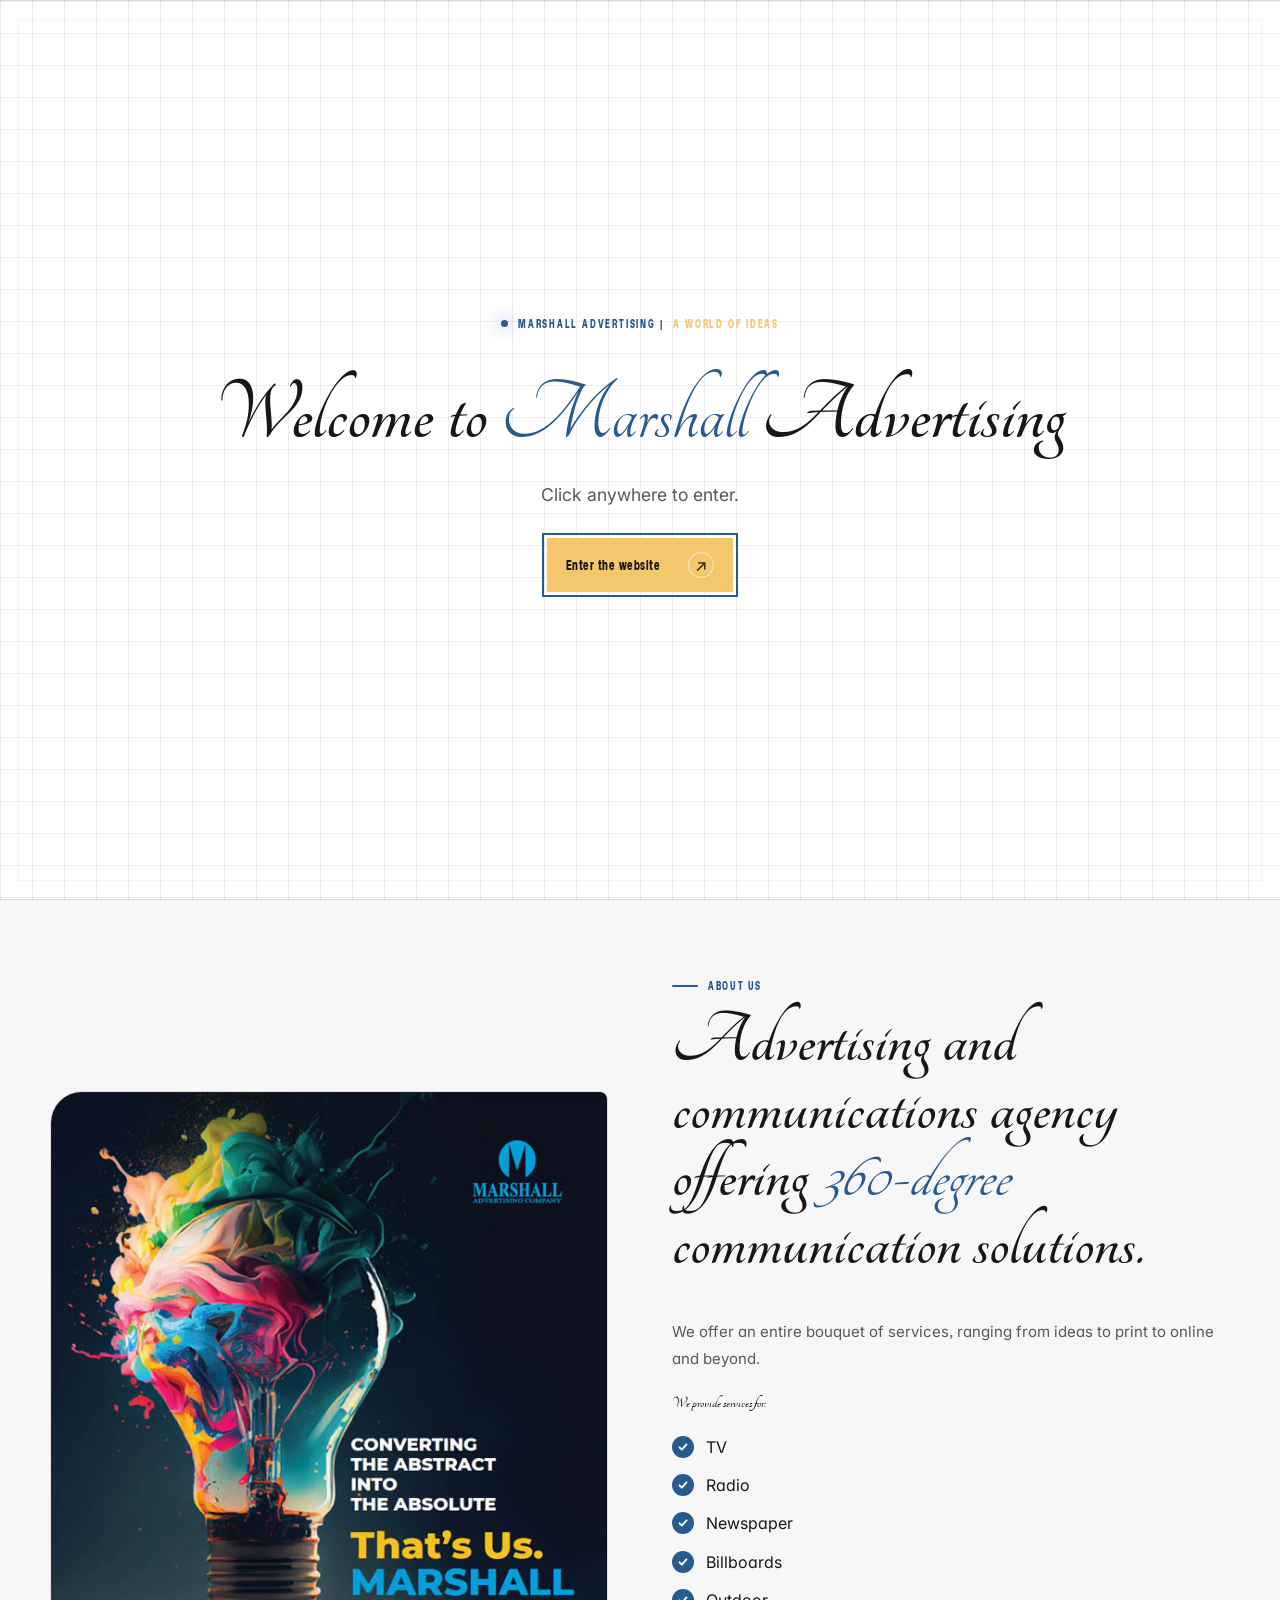
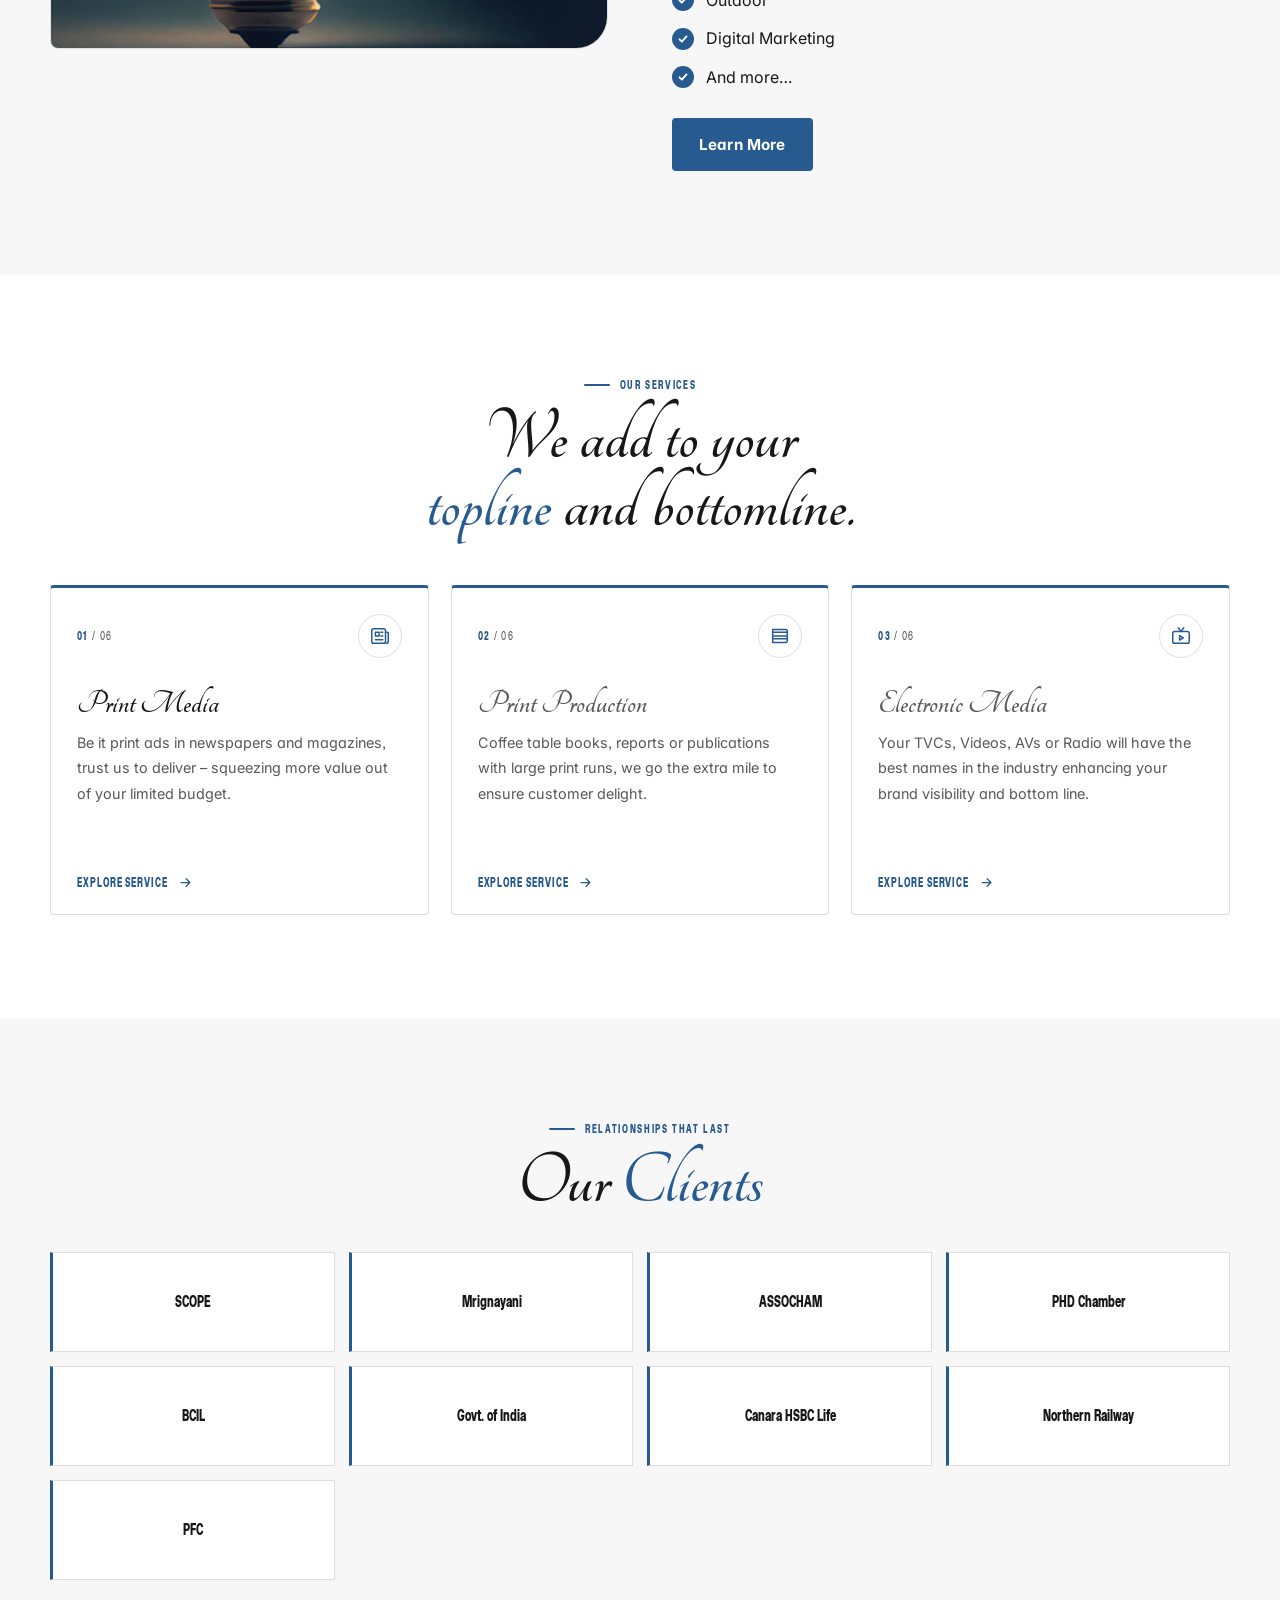
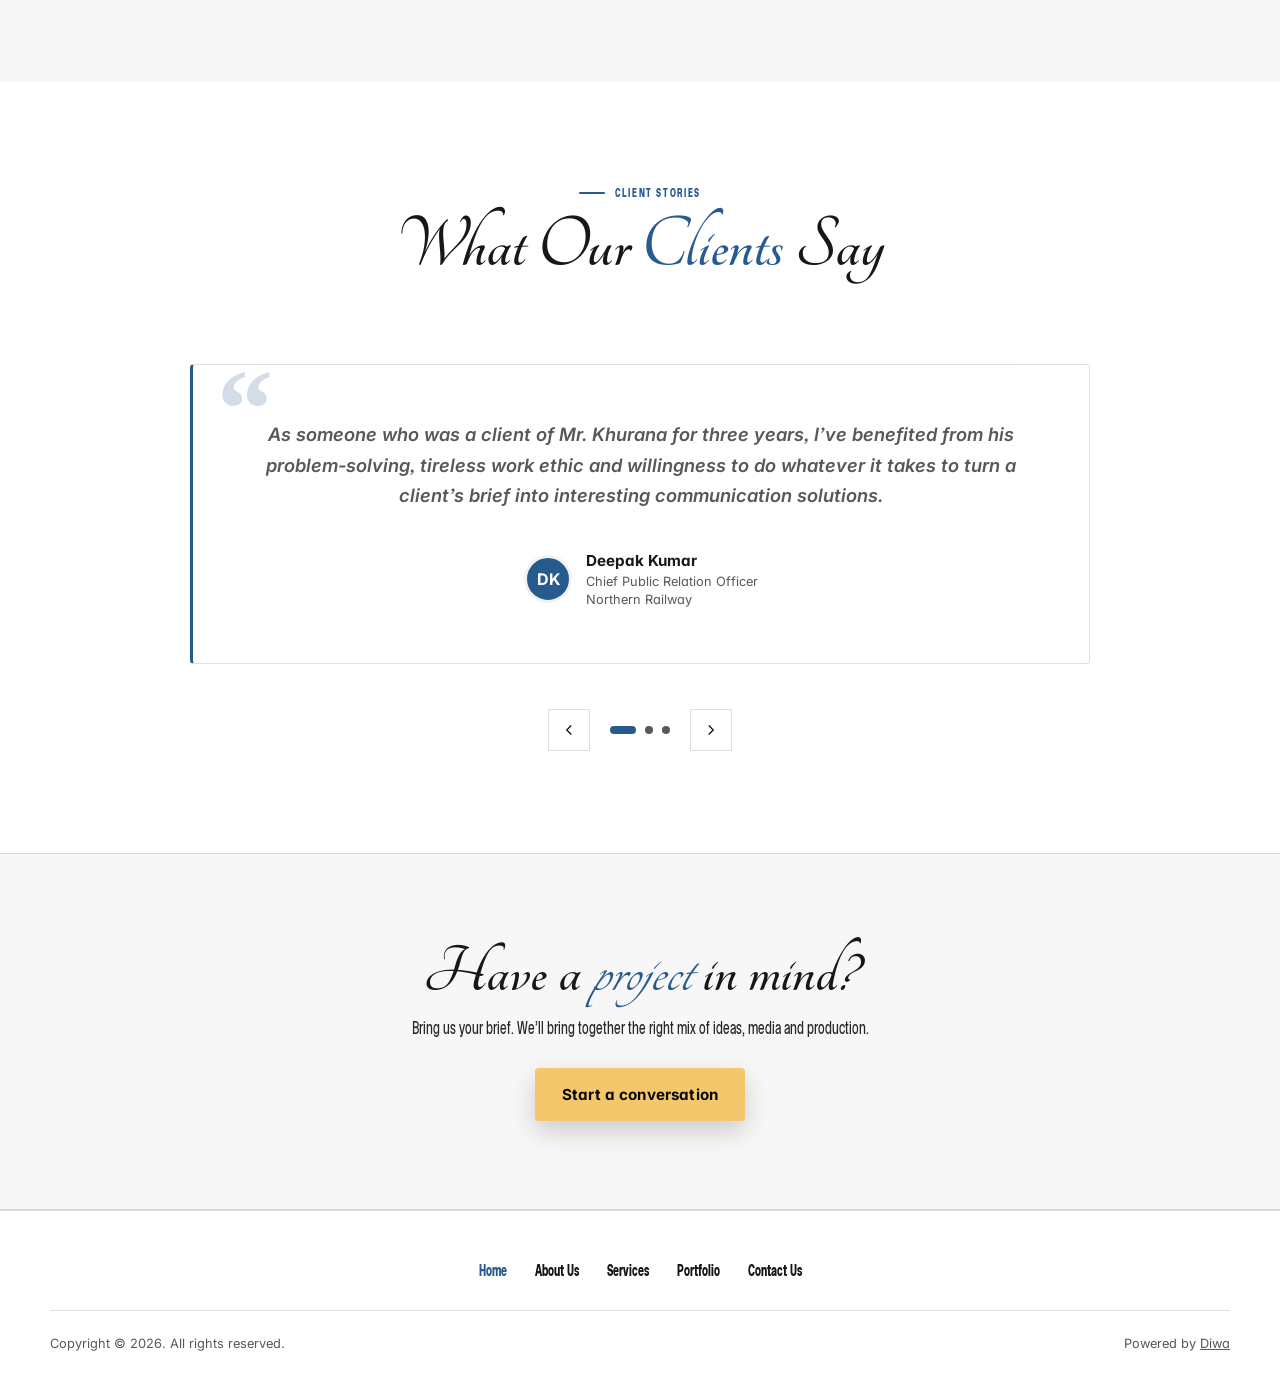
==== commit 732dcccd: "Updated from default dark to default light - final" ====
--- a/index.html
+++ b/index.html
@@ -1,5 +1,5 @@
 <!DOCTYPE html>
-<html lang="en" data-theme="dark">
+<html lang="en" data-theme="light">
 <head>
   <meta charset="utf-8">
   <meta name="viewport" content="width=device-width, initial-scale=1">
@@ -10,7 +10,7 @@
   <link rel="preload" as="image" href="assets/images/abt-img.jpg">
   <link href="https://fonts.googleapis.com/css2?family=Cossette+Titre:wght@400;700&family=Inter:wght@400;500;600;700&family=Tangerine:wght@400;700&display=swap" rel="stylesheet">
   <link rel="stylesheet" href="assets/css/style.css">
-  <script>try{document.documentElement.setAttribute('data-theme',localStorage.getItem('marshall_theme')||'dark')}catch(e){}</script>
+  <script>try{document.documentElement.setAttribute('data-theme',localStorage.getItem('marshall_theme')||'light')}catch(e){}</script>
 </head>
 <body data-page="home">
   <div id="site-header"></div>
--- a/assets/css/style.css
+++ b/assets/css/style.css
@@ -13,7 +13,6 @@
   --font-display: 'Newsreader', 'Source Serif 4', Georgia, 'Times New Roman', serif;
   --ease: cubic-bezier(.2, .7, .2, 1);
 }
-:root,
 :root[data-theme="dark"] {
   --bg: #06121c;
   --bg-2: #0a1b29;
@@ -29,6 +28,7 @@
 
   color-scheme: dark;
 }
+:root,
 :root[data-theme="light"] {
   --bg: #f4f8fc;
   --bg-2: #e9f1f8;
@@ -112,7 +112,7 @@
 .nav-links a.active { color: #fff; background: linear-gradient(135deg, var(--accent), var(--accent-2)); box-shadow: 0 6px 18px rgba(0, 160, 227, .35); }
 .nav-tools { display: flex; align-items: center; gap: 8px; }
 .icon-btn {
-  width: 42px; height: 42px; display: grid; place-items: center; border-radius: 50%; cursor: pointer;
+  width: 42px; height: 42px; display: grid; place-items: center;cursor: pointer;
   background: var(--card); border: 1px solid var(--line); transition: transform .2s, border-color .2s;
 }
 .icon-btn:hover { border-color: var(--accent); transform: translateY(-1px); }
@@ -249,7 +249,7 @@
 /* ---------- Portfolio ---------- */
 .pf-tools { display: flex; flex-wrap: wrap; align-items: center; justify-content: space-between; gap: 16px; margin-bottom: 32px; padding: 12px; background: var(--card); border: 1px solid var(--line); border-radius: 999px; }
 .tabs { display: flex; flex-wrap: wrap; gap: 6px; }
-.tab { padding: 9px 18px; border-radius: 999px; border: 0; background: transparent; color: var(--muted); font-weight: 700; font-size: .85rem; cursor: pointer; transition: .2s; }
+.tab { padding: 9px 18px; border: 0; background: transparent; color: var(--muted); font-weight: 700; font-size: .85rem; cursor: pointer; transition: .2s; }
 .tab .n { margin-left: 6px; font-size: .7rem; padding: 2px 7px; border-radius: 99px; background: var(--card-2); }
 .tab.active { background: linear-gradient(135deg, var(--accent), var(--accent-2)); color: #fff; }
 .tab.active .n { background: rgba(255, 255, 255, .22); }
@@ -313,7 +313,7 @@
 .footer-bottom { display: flex; flex-wrap: wrap; justify-content: space-between; gap: 10px; color: var(--muted); font-size: .8rem; padding-top: 22px; border-top: 1px solid var(--line); }
 .footer-bottom a { color: var(--muted); text-decoration: underline; }
 
-.to-top { position: fixed; right: 20px; bottom: 20px; z-index: 90; width: 48px; height: 48px; border-radius: 50%; border: 0; cursor: pointer; display: grid; place-items: center; background: linear-gradient(135deg, var(--accent), var(--accent-2)); box-shadow: 0 10px 24px rgba(0, 160, 227, .4); opacity: 0; transform: translateY(14px); pointer-events: none; transition: .3s var(--ease); }
+.to-top { position: fixed; right: 20px; bottom: 20px; z-index: 90; width: 48px; height: 48px; border: 0; cursor: pointer; display: grid; place-items: center; background: linear-gradient(135deg, var(--accent), var(--accent-2)); box-shadow: 0 10px 24px rgba(0, 160, 227, .4); opacity: 0; transform: translateY(14px); pointer-events: none; transition: .3s var(--ease); }
 .to-top.show { opacity: 1; transform: none; pointer-events: auto; }
 .to-top svg { width: 20px; height: 20px; stroke: #fff; fill: none; stroke-width: 2.4; stroke-linecap: round; stroke-linejoin: round; }
 
@@ -1274,6 +1274,7 @@
   display: flex;
   overflow-x: auto;
   scroll-snap-type: x mandatory;
+  -webkit-overflow-scrolling: touch;
   scrollbar-width: none;
   scroll-behavior: smooth;
   overscroll-behavior-x: contain;
@@ -1516,7 +1517,6 @@
   align-items: center;
   justify-content: space-between;
   gap: 28px;
-  min-width: 230px;
   min-height: 54px;
   padding: 0 18px;
   border: 1px solid var(--primary);
